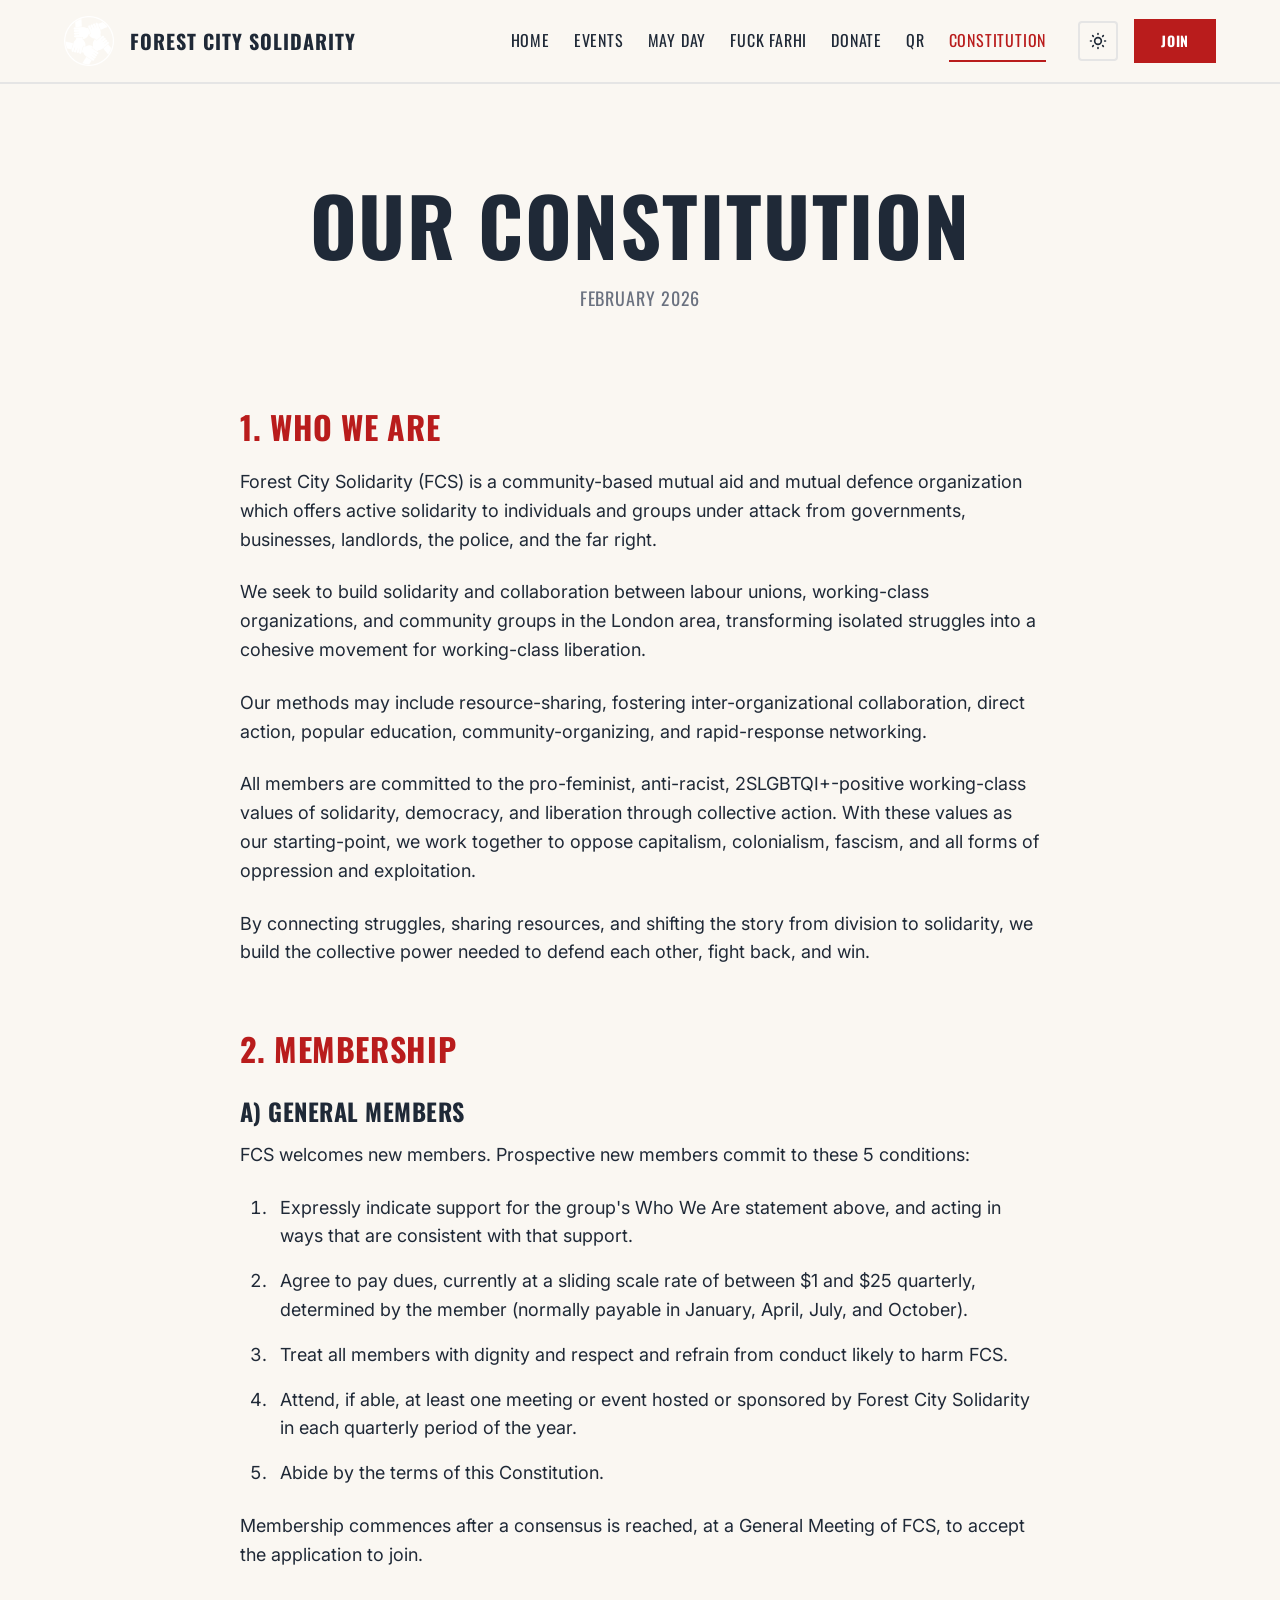
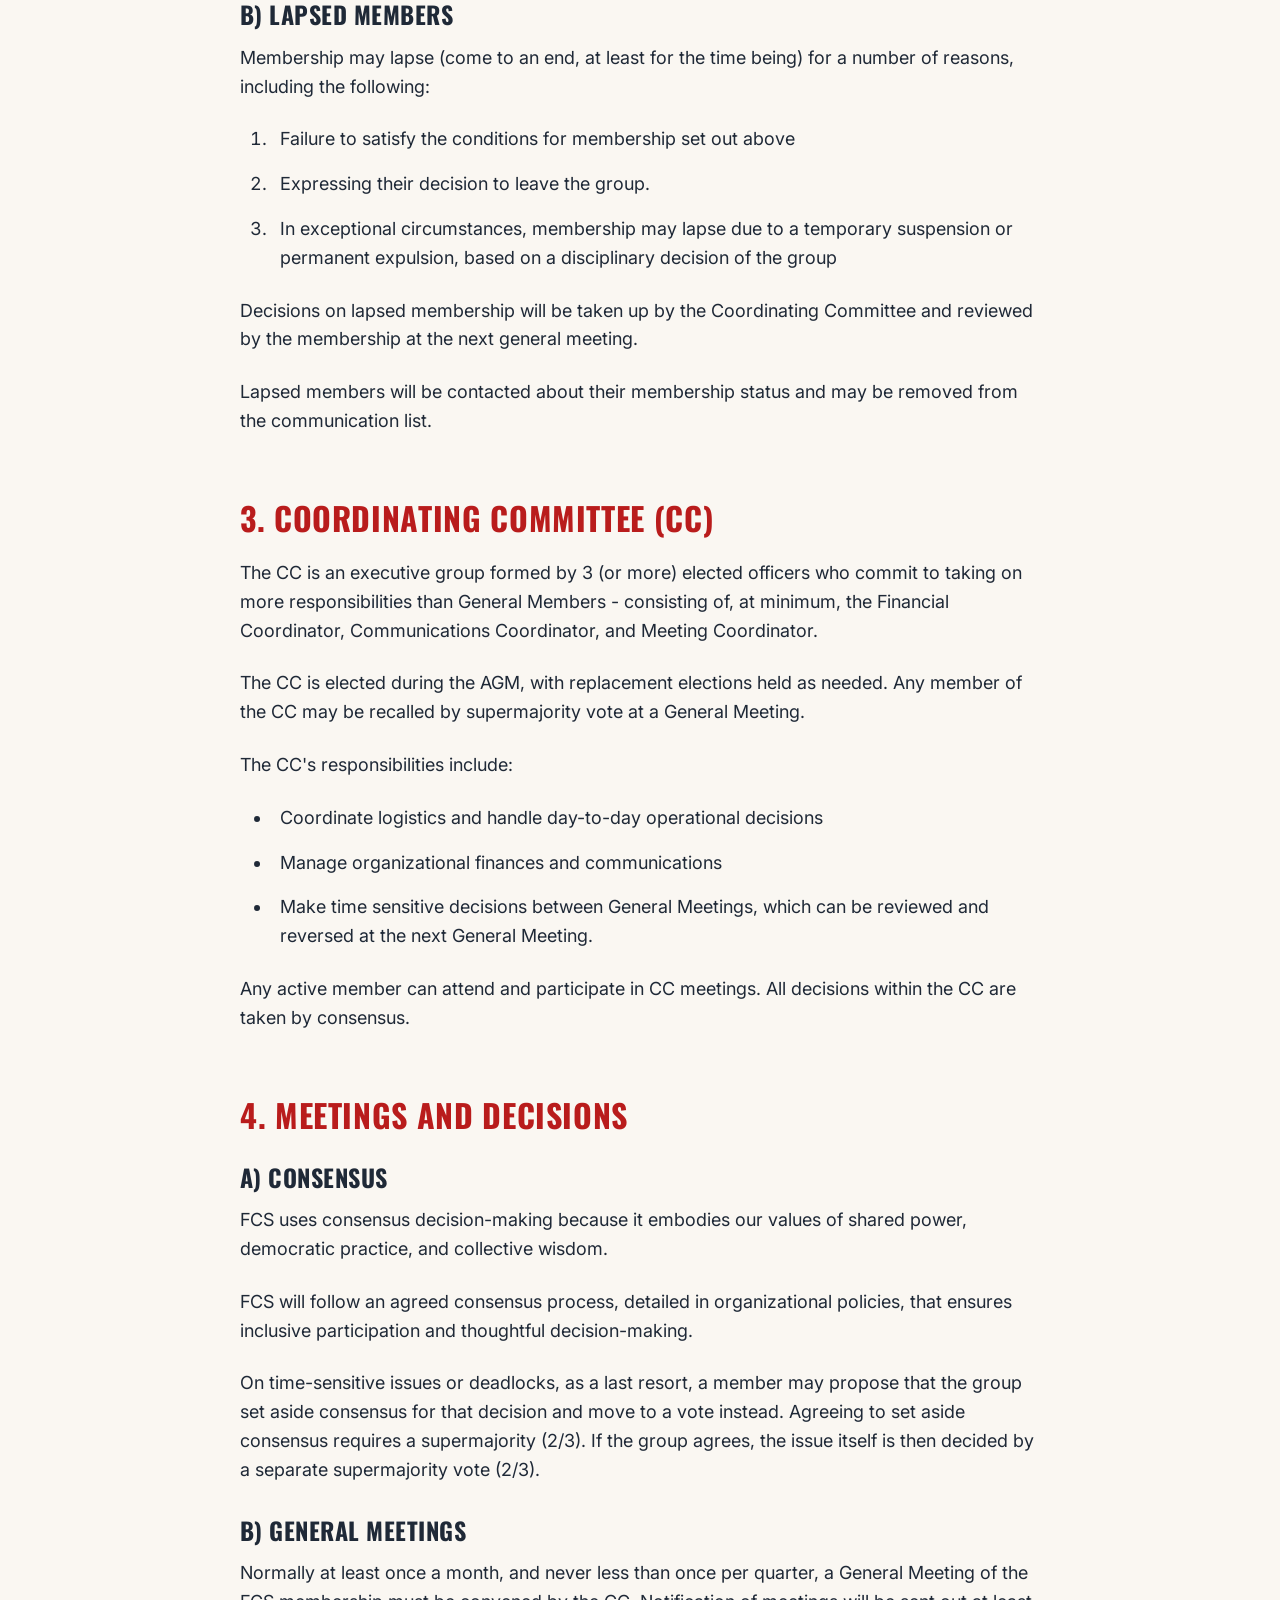
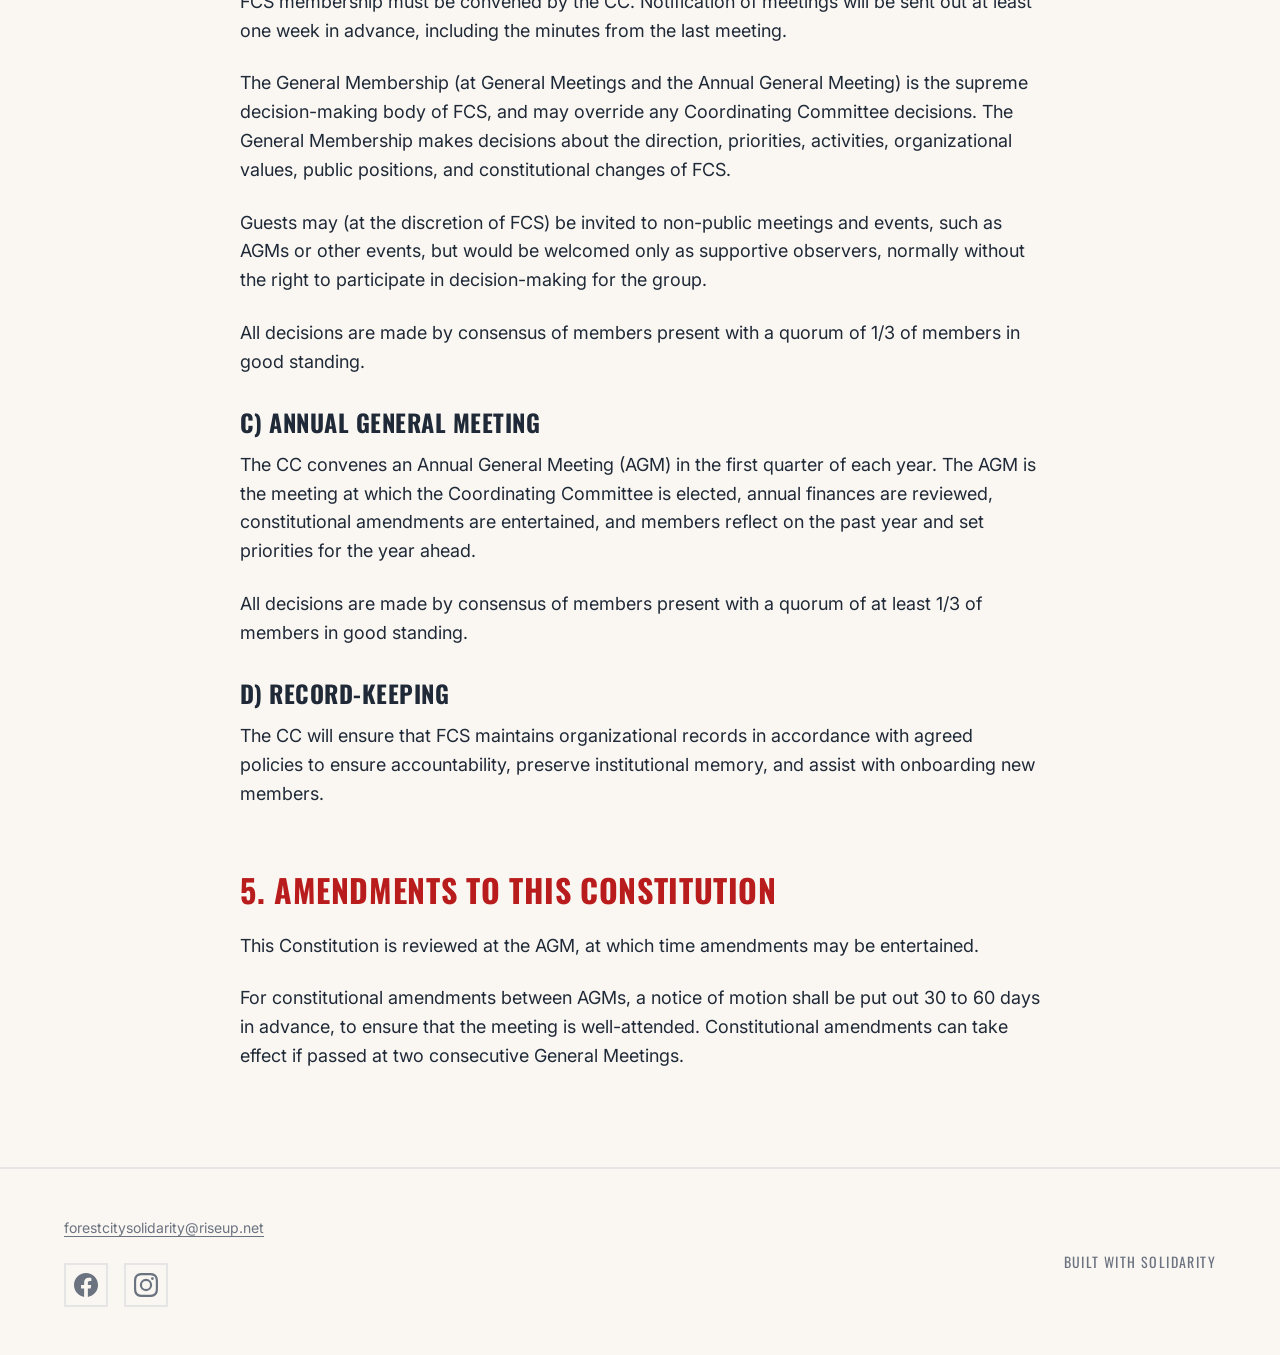
==== constitution.html @ 0727f21e "Initial import from forestcitysolidarity/site with donate page and nav updates" ====
<!DOCTYPE html>
<html lang="en">
<head>
  <meta charset="UTF-8">
  <meta name="viewport" content="width=device-width, initial-scale=1.0">
  <meta name="description" content="Forest City Solidarity Constitution - Learn how we organize and make decisions together.">
  <meta name="theme-color" content="#1A1A1A">

  <!-- Open Graph -->
  <meta property="og:title" content="Our Constitution - Forest City Solidarity">
  <meta property="og:description" content="Learn how Forest City Solidarity organizes and makes decisions together.">
  <meta property="og:type" content="website">
  <meta property="og:url" content="https://fcsolidarity.ca/constitution">

  <!-- Twitter -->
  <meta name="twitter:card" content="summary">
  <meta name="twitter:title" content="Our Constitution - Forest City Solidarity">
  <meta name="twitter:description" content="Learn how Forest City Solidarity organizes and makes decisions together.">

  <title>Constitution - Forest City Solidarity</title>

  <!-- Fonts -->
  <link rel="preconnect" href="https://fonts.googleapis.com">
  <link rel="preconnect" href="https://fonts.gstatic.com" crossorigin>
  <link href="https://fonts.googleapis.com/css2?family=Inter:wght@400;500;600;700&family=Oswald:wght@500;700&display=swap" rel="stylesheet">

  <!-- Styles -->
  <link rel="stylesheet" href="css/style.css">

  <!-- Favicon -->
  <link rel="icon" href="favicon.ico" type="image/x-icon">
</head>
<body>
  <!-- Skip Link -->
  <a href="#main" class="skip-link">Skip to main content</a>

  <!-- Header -->
  <header class="header">
    <div class="header__inner">
      <a href="/" class="header__logo">
        <img src="images/logo.png" alt="Forest City Solidarity logo" width="50" height="50">
        <span class="header__logo-text">Forest City Solidarity</span>
      </a>

      <!-- Desktop Navigation -->
      <nav class="nav" aria-label="Main navigation">
        <ul class="nav__list">
          <li><a href="/" class="nav__link">Home</a></li>
          <li><a href="events.html" class="nav__link">Events</a></li>
          <li><a href="mayday.html" class="nav__link">May Day</a></li>
          <li><a href="farhi.html" class="nav__link">Fuck Farhi</a></li>
          <li><a href="donate.html" class="nav__link">Donate</a></li>
          <li><a href="https://fcs-qr.vercel.app" class="nav__link" target="_blank" rel="noopener noreferrer">QR</a></li>
          <li><a href="constitution.html" class="nav__link nav__link--active">Constitution</a></li>
        </ul>
        <div class="nav__actions">
          <button class="theme-toggle" data-theme-toggle aria-label="Switch to light mode">
            <svg class="theme-toggle__moon" xmlns="http://www.w3.org/2000/svg" fill="none" viewBox="0 0 24 24" stroke="currentColor" aria-hidden="true">
              <path stroke-linecap="round" stroke-linejoin="round" stroke-width="2" d="M20.354 15.354A9 9 0 018.646 3.646 9.003 9.003 0 0012 21a9.003 9.003 0 008.354-5.646z"/>
            </svg>
            <svg class="theme-toggle__sun" xmlns="http://www.w3.org/2000/svg" fill="none" viewBox="0 0 24 24" stroke="currentColor" aria-hidden="true">
              <path stroke-linecap="round" stroke-linejoin="round" stroke-width="2" d="M12 3v1m0 16v1m9-9h-1M4 12H3m15.364 6.364l-.707-.707M6.343 6.343l-.707-.707m12.728 0l-.707.707M6.343 17.657l-.707.707M16 12a4 4 0 11-8 0 4 4 0 018 0z"/>
            </svg>
          </button>
          <a href="/#join" class="btn btn--primary btn--small">Join</a>
        </div>
      </nav>

      <!-- Mobile Navigation Toggle -->
      <button class="nav-toggle" data-nav-toggle aria-label="Open menu" aria-expanded="false" aria-controls="mobile-nav">
        <span class="nav-toggle__bar"></span>
        <span class="nav-toggle__bar"></span>
        <span class="nav-toggle__bar"></span>
      </button>
    </div>

    <!-- Mobile Navigation -->
    <nav class="mobile-nav" id="mobile-nav" data-mobile-nav aria-label="Mobile navigation">
      <ul class="mobile-nav__list">
        <li><a href="/" class="mobile-nav__link">Home</a></li>
        <li><a href="events.html" class="mobile-nav__link">Events</a></li>
        <li><a href="mayday.html" class="mobile-nav__link">May Day</a></li>
        <li><a href="farhi.html" class="mobile-nav__link">Fuck Farhi</a></li>
        <li><a href="donate.html" class="mobile-nav__link">Donate</a></li>
        <li><a href="https://fcs-qr.vercel.app" class="mobile-nav__link" target="_blank" rel="noopener noreferrer">QR</a></li>
        <li><a href="constitution.html" class="mobile-nav__link">Constitution</a></li>
      </ul>
      <div class="mobile-nav__actions">
        <button class="theme-toggle" data-theme-toggle aria-label="Switch to light mode">
          <svg class="theme-toggle__moon" xmlns="http://www.w3.org/2000/svg" fill="none" viewBox="0 0 24 24" stroke="currentColor" aria-hidden="true">
            <path stroke-linecap="round" stroke-linejoin="round" stroke-width="2" d="M20.354 15.354A9 9 0 018.646 3.646 9.003 9.003 0 0012 21a9.003 9.003 0 008.354-5.646z"/>
          </svg>
          <svg class="theme-toggle__sun" xmlns="http://www.w3.org/2000/svg" fill="none" viewBox="0 0 24 24" stroke="currentColor" aria-hidden="true">
            <path stroke-linecap="round" stroke-linejoin="round" stroke-width="2" d="M12 3v1m0 16v1m9-9h-1M4 12H3m15.364 6.364l-.707-.707M6.343 6.343l-.707-.707m12.728 0l-.707.707M6.343 17.657l-.707.707M16 12a4 4 0 11-8 0 4 4 0 018 0z"/>
          </svg>
        </button>
        <a href="/#join" class="btn btn--primary">Join</a>
      </div>
    </nav>
  </header>

  <!-- Main Content -->
  <main id="main">

    <section class="constitution">
      <div class="container">
        <div class="constitution__content">
          <h1>Our Constitution</h1>
          <p class="constitution__date">February 2026</p>

          <div class="constitution__body">

            <h2 class="constitution__heading">1. Who We Are</h2>
            <p>
              Forest City Solidarity (FCS) is a community-based mutual aid and mutual defence organization which offers active solidarity to individuals and groups under attack from governments, businesses, landlords, the police, and the far right.
            </p>
            <p>
              We seek to build solidarity and collaboration between labour unions, working-class organizations, and community groups in the London area, transforming isolated struggles into a cohesive movement for working-class liberation.
            </p>
            <p>
              Our methods may include resource-sharing, fostering inter-organizational collaboration, direct action, popular education, community-organizing, and rapid-response networking.
            </p>
            <p>
              All members are committed to the pro-feminist, anti-racist, 2SLGBTQI+-positive working-class values of solidarity, democracy, and liberation through collective action. With these values as our starting-point, we work together to oppose capitalism, colonialism, fascism, and all forms of oppression and exploitation.
            </p>
            <p>
              By connecting struggles, sharing resources, and shifting the story from division to solidarity, we build the collective power needed to defend each other, fight back, and win.
            </p>

            <h2 class="constitution__heading">2. Membership</h2>

            <h3 class="constitution__subheading">a) General Members</h3>
            <p>
              FCS welcomes new members. Prospective new members commit to these 5 conditions:
            </p>
            <ol class="constitution__list">
              <li>Expressly indicate support for the group's Who We Are statement above, and acting in ways that are consistent with that support.</li>
              <li>Agree to pay dues, currently at a sliding scale rate of between $1 and $25 quarterly, determined by the member (normally payable in January, April, July, and October).</li>
              <li>Treat all members with dignity and respect and refrain from conduct likely to harm FCS.</li>
              <li>Attend, if able, at least one meeting or event hosted or sponsored by Forest City Solidarity in each quarterly period of the year.</li>
              <li>Abide by the terms of this Constitution.</li>
            </ol>
            <p>
              Membership commences after a consensus is reached, at a General Meeting of FCS, to accept the application to join.
            </p>

            <h3 class="constitution__subheading">b) Lapsed Members</h3>
            <p>
              Membership may lapse (come to an end, at least for the time being) for a number of reasons, including the following:
            </p>
            <ol class="constitution__list">
              <li>Failure to satisfy the conditions for membership set out above</li>
              <li>Expressing their decision to leave the group.</li>
              <li>In exceptional circumstances, membership may lapse due to a temporary suspension or permanent expulsion, based on a disciplinary decision of the group</li>
            </ol>
            <p>
              Decisions on lapsed membership will be taken up by the Coordinating Committee and reviewed by the membership at the next general meeting.
            </p>
            <p>
              Lapsed members will be contacted about their membership status and may be removed from the communication list.
            </p>

            <h2 class="constitution__heading">3. Coordinating Committee (CC)</h2>
            <p>
              The CC is an executive group formed by 3 (or more) elected officers who commit to taking on more responsibilities than General Members - consisting of, at minimum, the Financial Coordinator, Communications Coordinator, and Meeting Coordinator.
            </p>
            <p>
              The CC is elected during the AGM, with replacement elections held as needed. Any member of the CC may be recalled by supermajority vote at a General Meeting.
            </p>
            <p>
              The CC's responsibilities include:
            </p>
            <ul class="constitution__list">
              <li>Coordinate logistics and handle day-to-day operational decisions</li>
              <li>Manage organizational finances and communications</li>
              <li>Make time sensitive decisions between General Meetings, which can be reviewed and reversed at the next General Meeting.</li>
            </ul>
            <p>
              Any active member can attend and participate in CC meetings. All decisions within the CC are taken by consensus.
            </p>

            <h2 class="constitution__heading">4. Meetings and Decisions</h2>

            <h3 class="constitution__subheading">a) Consensus</h3>
            <p>
              FCS uses consensus decision-making because it embodies our values of shared power, democratic practice, and collective wisdom.
            </p>
            <p>
              FCS will follow an agreed consensus process, detailed in organizational policies, that ensures inclusive participation and thoughtful decision-making.
            </p>
            <p>
              On time-sensitive issues or deadlocks, as a last resort, a member may propose that the group set aside consensus for that decision and move to a vote instead. Agreeing to set aside consensus requires a supermajority (2/3). If the group agrees, the issue itself is then decided by a separate supermajority vote (2/3).
            </p>

            <h3 class="constitution__subheading">b) General Meetings</h3>
            <p>
              Normally at least once a month, and never less than once per quarter, a General Meeting of the FCS membership must be convened by the CC. Notification of meetings will be sent out at least one week in advance, including the minutes from the last meeting.
            </p>
            <p>
              The General Membership (at General Meetings and the Annual General Meeting) is the supreme decision-making body of FCS, and may override any Coordinating Committee decisions. The General Membership makes decisions about the direction, priorities, activities, organizational values, public positions, and constitutional changes of FCS.
            </p>
            <p>
              Guests may (at the discretion of FCS) be invited to non-public meetings and events, such as AGMs or other events, but would be welcomed only as supportive observers, normally without the right to participate in decision-making for the group.
            </p>
            <p>
              All decisions are made by consensus of members present with a quorum of 1/3 of members in good standing.
            </p>

            <h3 class="constitution__subheading">c) Annual General Meeting</h3>
            <p>
              The CC convenes an Annual General Meeting (AGM) in the first quarter of each year. The AGM is the meeting at which the Coordinating Committee is elected, annual finances are reviewed, constitutional amendments are entertained, and members reflect on the past year and set priorities for the year ahead.
            </p>
            <p>
              All decisions are made by consensus of members present with a quorum of at least 1/3 of members in good standing.
            </p>

            <h3 class="constitution__subheading">d) Record-Keeping</h3>
            <p>
              The CC will ensure that FCS maintains organizational records in accordance with agreed policies to ensure accountability, preserve institutional memory, and assist with onboarding new members.
            </p>

            <h2 class="constitution__heading">5. Amendments to this Constitution</h2>
            <p>
              This Constitution is reviewed at the AGM, at which time amendments may be entertained.
            </p>
            <p>
              For constitutional amendments between AGMs, a notice of motion shall be put out 30 to 60 days in advance, to ensure that the meeting is well-attended. Constitutional amendments can take effect if passed at two consecutive General Meetings.
            </p>

          </div>
        </div>
      </div>
    </section>

  </main>

  <!-- Footer -->
  <footer class="footer">
    <div class="container">
      <div class="footer__inner">
        <div class="footer__info">
          <p><a href="mailto:forestcitysolidarity@riseup.net">forestcitysolidarity@riseup.net</a></p>
          <div class="social-links" style="margin-top: 0.5rem;">
            <a href="https://facebook.com/forestcitysolidarity" class="social-link" aria-label="Facebook" target="_blank" rel="noopener noreferrer">
              <svg xmlns="http://www.w3.org/2000/svg" viewBox="0 0 24 24" fill="currentColor" aria-hidden="true">
                <path d="M24 12.073c0-6.627-5.373-12-12-12s-12 5.373-12 12c0 5.99 4.388 10.954 10.125 11.854v-8.385H7.078v-3.47h3.047V9.43c0-3.007 1.792-4.669 4.533-4.669 1.312 0 2.686.235 2.686.235v2.953H15.83c-1.491 0-1.956.925-1.956 1.874v2.25h3.328l-.532 3.47h-2.796v8.385C19.612 23.027 24 18.062 24 12.073z"/>
              </svg>
            </a>
            <a href="https://instagram.com/forestcitysolidarity" class="social-link" aria-label="Instagram" target="_blank" rel="noopener noreferrer">
              <svg xmlns="http://www.w3.org/2000/svg" viewBox="0 0 24 24" fill="currentColor" aria-hidden="true">
                <path d="M12 2.163c3.204 0 3.584.012 4.85.07 3.252.148 4.771 1.691 4.919 4.919.058 1.265.069 1.645.069 4.849 0 3.205-.012 3.584-.069 4.849-.149 3.225-1.664 4.771-4.919 4.919-1.266.058-1.644.07-4.85.07-3.204 0-3.584-.012-4.849-.07-3.26-.149-4.771-1.699-4.919-4.92-.058-1.265-.07-1.644-.07-4.849 0-3.204.013-3.583.07-4.849.149-3.227 1.664-4.771 4.919-4.919 1.266-.057 1.645-.069 4.849-.069zM12 0C8.741 0 8.333.014 7.053.072 2.695.272.273 2.69.073 7.052.014 8.333 0 8.741 0 12c0 3.259.014 3.668.072 4.948.2 4.358 2.618 6.78 6.98 6.98C8.333 23.986 8.741 24 12 24c3.259 0 3.668-.014 4.948-.072 4.354-.2 6.782-2.618 6.979-6.98.059-1.28.073-1.689.073-4.948 0-3.259-.014-3.667-.072-4.947-.196-4.354-2.617-6.78-6.979-6.98C15.668.014 15.259 0 12 0zm0 5.838a6.162 6.162 0 100 12.324 6.162 6.162 0 000-12.324zM12 16a4 4 0 110-8 4 4 0 010 8zm6.406-11.845a1.44 1.44 0 100 2.881 1.44 1.44 0 000-2.881z"/>
              </svg>
            </a>
          </div>
        </div>
        <p class="footer__tagline">Built with solidarity</p>
      </div>
    </div>
  </footer>

  <!-- Scripts -->
  <script src="js/main.js"></script>
</body>
</html>
---- css/style.css ----
/* ==========================================================================
   Forest City Solidarity - Main Stylesheet
   Dark mode default, Soviet poster boldness + anarchist DIY energy
   ========================================================================== */

/* --------------------------------------------------------------------------
   CSS Custom Properties (Design Tokens)
   -------------------------------------------------------------------------- */

:root {
  /* Dark mode (default) */
  --bg: #1A1A1A;
  --bg-elevated: #252525;
  --text: #FAF7F2;
  --text-muted: #A8A29E;
  --accent-red: #B91C1C;
  --accent-red-hover: #991B1B;
  --accent-green: #166534;
  --accent-green-hover: #14532D;
  --border: #333333;

  /* Typography */
  --font-headline: 'Oswald', 'Arial Narrow', sans-serif;
  --font-body: 'Inter', -apple-system, BlinkMacSystemFont, 'Segoe UI', sans-serif;

  /* Spacing */
  --space-xs: 0.5rem;
  --space-sm: 1rem;
  --space-md: 1.5rem;
  --space-lg: 2rem;
  --space-xl: 3rem;
  --space-2xl: 4rem;
  --space-3xl: 6rem;

  /* Layout */
  --max-width: 1200px;
  --content-width: 800px;

  /* Transitions */
  --transition: 0.2s ease;
}

[data-theme="light"] {
  --bg: #FAF7F2;
  --bg-elevated: #FFFFFF;
  --text: #1F2937;
  --text-muted: #6B7280;
  --border: #E5E5E5;
}

/* --------------------------------------------------------------------------
   Reset & Base Styles
   -------------------------------------------------------------------------- */

*, *::before, *::after {
  box-sizing: border-box;
  margin: 0;
  padding: 0;
}

html {
  scroll-behavior: smooth;
  font-size: 16px;
}

body {
  font-family: var(--font-body);
  font-size: 1.125rem;
  line-height: 1.6;
  color: var(--text);
  background-color: var(--bg);
  transition: background-color var(--transition), color var(--transition);
  -webkit-font-smoothing: antialiased;
  -moz-osx-font-smoothing: grayscale;
}

/* Skip link for accessibility */
.skip-link {
  position: absolute;
  top: -100%;
  left: 50%;
  transform: translateX(-50%);
  background: var(--accent-red);
  color: var(--text);
  padding: var(--space-sm) var(--space-md);
  z-index: 1000;
  text-decoration: none;
  font-weight: 600;
}

.skip-link:focus {
  top: var(--space-sm);
}

/* --------------------------------------------------------------------------
   Typography
   -------------------------------------------------------------------------- */

h1, h2, h3, h4, h5, h6 {
  font-family: var(--font-headline);
  font-weight: 700;
  line-height: 1.1;
  text-transform: uppercase;
  letter-spacing: 0.02em;
}

h1 {
  font-size: clamp(2.5rem, 8vw, 5rem);
}

h2 {
  font-size: clamp(2rem, 5vw, 3.5rem);
  margin-bottom: var(--space-lg);
}

h3 {
  font-size: clamp(1.5rem, 3vw, 2rem);
  margin-bottom: var(--space-sm);
}

p {
  margin-bottom: var(--space-md);
}

p:last-child {
  margin-bottom: 0;
}

a {
  color: var(--accent-red);
  text-decoration: underline;
  text-underline-offset: 3px;
  transition: color var(--transition);
}

a:hover,
a:focus {
  color: var(--accent-red-hover);
}

strong {
  font-weight: 700;
}

/* --------------------------------------------------------------------------
   Layout Components
   -------------------------------------------------------------------------- */

.container {
  width: 100%;
  max-width: var(--max-width);
  margin: 0 auto;
  padding: 0 var(--space-md);
}

.container--narrow {
  max-width: var(--content-width);
}

section {
  padding: var(--space-3xl) 0;
}

/* --------------------------------------------------------------------------
   Header & Navigation
   -------------------------------------------------------------------------- */

.header {
  position: sticky;
  top: 0;
  z-index: 100;
  background-color: var(--bg);
  border-bottom: 2px solid var(--border);
  transition: background-color var(--transition);
}

.header__inner {
  display: flex;
  align-items: center;
  justify-content: space-between;
  padding: var(--space-sm) var(--space-md);
  max-width: var(--max-width);
  margin: 0 auto;
}

.header__logo {
  display: flex;
  align-items: center;
  gap: var(--space-sm);
  text-decoration: none;
  color: var(--text);
}

.header__logo img {
  height: 50px;
  width: auto;
}

.header__logo-text {
  font-family: var(--font-headline);
  font-size: 0.875rem;
  font-weight: 700;
  text-transform: uppercase;
  letter-spacing: 0.05em;
}

@media (min-width: 768px) {
  .header__logo-text {
    font-size: 1.25rem;
  }
}

/* Desktop Navigation */
.nav {
  display: none;
}

@media (min-width: 768px) {
  .nav {
    display: flex;
    align-items: center;
    gap: var(--space-lg);
  }
}

.nav__list {
  display: flex;
  list-style: none;
  gap: var(--space-md);
}

.nav__link {
  font-family: var(--font-headline);
  font-size: 1rem;
  text-transform: uppercase;
  letter-spacing: 0.05em;
  text-decoration: none;
  color: var(--text);
  padding: var(--space-xs) 0;
  border-bottom: 2px solid transparent;
  transition: border-color var(--transition), color var(--transition);
}

.nav__link:hover,
.nav__link:focus,
.nav__link--active {
  color: var(--accent-red);
  border-bottom-color: var(--accent-red);
}

.nav__actions {
  display: flex;
  align-items: center;
  gap: var(--space-sm);
}

/* Mobile Navigation Toggle */
.nav-toggle {
  display: flex;
  flex-direction: column;
  justify-content: center;
  gap: 5px;
  width: 30px;
  height: 30px;
  background: none;
  border: none;
  cursor: pointer;
  padding: 0;
}

@media (min-width: 768px) {
  .nav-toggle {
    display: none;
  }
}

.nav-toggle__bar {
  width: 100%;
  height: 3px;
  background-color: var(--text);
  transition: transform var(--transition), opacity var(--transition);
}

.nav-toggle[aria-expanded="true"] .nav-toggle__bar:nth-child(1) {
  transform: translateY(8px) rotate(45deg);
}

.nav-toggle[aria-expanded="true"] .nav-toggle__bar:nth-child(2) {
  opacity: 0;
}

.nav-toggle[aria-expanded="true"] .nav-toggle__bar:nth-child(3) {
  transform: translateY(-8px) rotate(-45deg);
}

/* Mobile Navigation Menu */
.mobile-nav {
  display: none;
  position: fixed;
  top: 68px;
  left: 0;
  right: 0;
  bottom: 0;
  background-color: var(--bg);
  padding: var(--space-lg);
  z-index: 99;
}

.mobile-nav.is-open {
  display: block;
}

@media (min-width: 768px) {
  .mobile-nav {
    display: none !important;
  }
}

.mobile-nav__list {
  list-style: none;
  display: flex;
  flex-direction: column;
  gap: var(--space-md);
}

.mobile-nav__link {
  font-family: var(--font-headline);
  font-size: 1.5rem;
  text-transform: uppercase;
  text-decoration: none;
  color: var(--text);
  display: block;
  padding: var(--space-sm) 0;
  border-bottom: 1px solid var(--border);
}

.mobile-nav__link:hover,
.mobile-nav__link:focus {
  color: var(--accent-red);
}

.mobile-nav__actions {
  margin-top: var(--space-lg);
  display: flex;
  flex-direction: column;
  gap: var(--space-sm);
}

/* Theme Toggle */
.theme-toggle {
  background: none;
  border: 2px solid var(--border);
  border-radius: 4px;
  padding: var(--space-xs);
  cursor: pointer;
  display: flex;
  align-items: center;
  justify-content: center;
  width: 40px;
  height: 40px;
  color: var(--text);
  transition: border-color var(--transition), color var(--transition);
}

.theme-toggle:hover,
.theme-toggle:focus {
  border-color: var(--accent-red);
  color: var(--accent-red);
}

.theme-toggle svg {
  width: 20px;
  height: 20px;
}

.theme-toggle__sun {
  display: none;
}

.theme-toggle__moon {
  display: block;
}

[data-theme="light"] .theme-toggle__sun {
  display: block;
}

[data-theme="light"] .theme-toggle__moon {
  display: none;
}

/* --------------------------------------------------------------------------
   Buttons
   -------------------------------------------------------------------------- */

.btn {
  display: inline-flex;
  align-items: center;
  justify-content: center;
  gap: var(--space-xs);
  font-family: var(--font-headline);
  font-size: 1rem;
  font-weight: 700;
  text-transform: uppercase;
  letter-spacing: 0.05em;
  text-decoration: none;
  padding: var(--space-sm) var(--space-lg);
  border: 3px solid transparent;
  cursor: pointer;
  transition: all var(--transition);
}

.btn--primary {
  background-color: var(--accent-red);
  color: #FFFFFF;
  border-color: var(--accent-red);
}

.btn--primary:hover,
.btn--primary:focus {
  background-color: var(--accent-red-hover);
  border-color: var(--accent-red-hover);
  color: #FFFFFF;
}

.btn--secondary {
  background-color: transparent;
  color: var(--text);
  border-color: var(--text);
}

.btn--secondary:hover,
.btn--secondary:focus {
  background-color: var(--text);
  color: var(--bg);
}

.btn--large {
  font-size: 1.25rem;
  padding: var(--space-md) var(--space-xl);
}

.btn--small {
  font-size: 0.875rem;
  padding: var(--space-xs) var(--space-md);
}

/* --------------------------------------------------------------------------
   Hero Section
   -------------------------------------------------------------------------- */

.hero {
  min-height: 80vh;
  display: flex;
  align-items: center;
  padding: var(--space-3xl) 0;
  position: relative;
  overflow: hidden;
}

.hero::before {
  content: '';
  position: absolute;
  top: 0;
  left: 0;
  right: 0;
  bottom: 0;
  background: linear-gradient(135deg, var(--accent-red) 0%, transparent 50%);
  opacity: 0.05;
  pointer-events: none;
}

.hero__content {
  max-width: var(--content-width);
  position: relative;
  z-index: 1;
}

.hero__logo {
  width: 150px;
  height: auto;
  margin-bottom: var(--space-lg);
}

@media (min-width: 768px) {
  .hero__logo {
    width: 200px;
  }
}

.hero__tagline {
  font-family: var(--font-headline);
  font-size: clamp(1.25rem, 3vw, 1.75rem);
  text-transform: uppercase;
  letter-spacing: 0.1em;
  color: var(--accent-red);
  margin-bottom: var(--space-md);
}

.hero__title {
  margin-bottom: var(--space-md);
}

.hero__description {
  font-size: 1.25rem;
  color: var(--text-muted);
  max-width: 600px;
  margin-bottom: var(--space-lg);
}

.hero__actions {
  display: flex;
  flex-wrap: wrap;
  gap: var(--space-sm);
}

/* --------------------------------------------------------------------------
   Event Banner
   -------------------------------------------------------------------------- */

.event-banner {
  background-color: var(--color-accent);
  color: white;
  padding: var(--space-lg) 0;
}

.event-banner--featured {
  background: linear-gradient(135deg, var(--accent-red) 0%, #991b1b 100%);
  padding: var(--space-xl) 0;
  border-bottom: 4px solid rgba(0, 0, 0, 0.2);
}

.event-banner__label {
  display: inline-block;
  background-color: rgba(255, 255, 255, 0.2);
  padding: var(--space-xs) var(--space-sm);
  font-family: var(--font-heading);
  font-size: 0.75rem;
  font-weight: 700;
  text-transform: uppercase;
  letter-spacing: 0.1em;
  margin-bottom: var(--space-sm);
}

.event-banner__content {
  display: flex;
  flex-wrap: wrap;
  align-items: center;
  justify-content: space-between;
  gap: var(--space-md);
}

.event-banner__title {
  font-family: var(--font-heading);
  font-size: var(--text-xl);
  font-weight: 700;
  margin-bottom: var(--space-xs);
}

.event-banner__description {
  opacity: 0.9;
}

/* --------------------------------------------------------------------------
   What We Do Section (Pillars)
   -------------------------------------------------------------------------- */

.pillars {
  background-color: var(--bg-elevated);
}

.pillars__grid {
  display: grid;
  grid-template-columns: 1fr;
  gap: var(--space-lg);
}

@media (min-width: 640px) {
  .pillars__grid {
    grid-template-columns: repeat(2, 1fr);
  }
}

@media (min-width: 1024px) {
  .pillars__grid {
    grid-template-columns: repeat(4, 1fr);
  }
}

.pillar {
  padding: var(--space-lg);
  border: 2px solid var(--border);
  transition: border-color var(--transition), transform var(--transition);
}

.pillar:hover {
  border-color: var(--accent-red);
  transform: translateY(-4px);
}

.pillar__icon {
  width: 48px;
  height: 48px;
  margin-bottom: var(--space-md);
  color: var(--accent-red);
}

.pillar__title {
  font-size: 1.25rem;
  margin-bottom: var(--space-sm);
}

.pillar__description {
  color: var(--text-muted);
  font-size: 1rem;
}

/* --------------------------------------------------------------------------
   Values Section
   -------------------------------------------------------------------------- */

.values {
  text-align: center;
}

.values__list {
  display: flex;
  flex-wrap: wrap;
  justify-content: center;
  gap: var(--space-sm);
  margin-bottom: var(--space-lg);
  list-style: none;
}

.values__item {
  font-family: var(--font-headline);
  font-size: 1rem;
  text-transform: uppercase;
  letter-spacing: 0.05em;
  padding: var(--space-xs) var(--space-md);
  border: 2px solid var(--accent-green);
  color: var(--accent-green);
}

.values__statement {
  font-size: 1.5rem;
  font-style: italic;
  max-width: 600px;
  margin: 0 auto;
}

/* --------------------------------------------------------------------------
   Join Section
   -------------------------------------------------------------------------- */

.join {
  background-color: var(--bg-elevated);
}

.join__grid {
  display: grid;
  grid-template-columns: 1fr;
  gap: var(--space-xl);
}

@media (min-width: 768px) {
  .join__grid {
    grid-template-columns: 1fr 1fr;
    align-items: start;
  }
}

.join__form-wrapper {
  padding: var(--space-lg);
  border: 2px solid var(--border);
}

.join__form-title {
  font-size: 1.5rem;
  margin-bottom: var(--space-md);
}

/* Form Styles */
.form__group {
  margin-bottom: var(--space-md);
}

.form__label {
  display: block;
  font-family: var(--font-headline);
  font-size: 0.875rem;
  text-transform: uppercase;
  letter-spacing: 0.05em;
  margin-bottom: var(--space-xs);
}

.form__input {
  width: 100%;
  padding: var(--space-sm);
  font-family: var(--font-body);
  font-size: 1rem;
  background-color: var(--bg);
  border: 2px solid var(--border);
  color: var(--text);
  transition: border-color var(--transition);
}

.form__input:focus {
  outline: none;
  border-color: var(--accent-red);
}

.form__input::placeholder {
  color: var(--text-muted);
}

.join__info h3 {
  margin-bottom: var(--space-sm);
}

.join__info p {
  color: var(--text-muted);
}

.join__social {
  margin-top: var(--space-lg);
}

.social-links {
  display: flex;
  gap: var(--space-sm);
  margin-top: var(--space-sm);
}

.social-link {
  display: flex;
  align-items: center;
  justify-content: center;
  width: 44px;
  height: 44px;
  border: 2px solid var(--border);
  color: var(--text);
  text-decoration: none;
  transition: all var(--transition);
}

.social-link:hover,
.social-link:focus {
  border-color: var(--accent-red);
  color: var(--accent-red);
}

.social-link svg {
  width: 24px;
  height: 24px;
}

/* --------------------------------------------------------------------------
   Footer
   -------------------------------------------------------------------------- */

.footer {
  border-top: 2px solid var(--border);
  padding: var(--space-xl) 0;
}

.footer__inner {
  display: flex;
  flex-direction: column;
  gap: var(--space-md);
  align-items: center;
  text-align: center;
}

@media (min-width: 768px) {
  .footer__inner {
    flex-direction: row;
    justify-content: space-between;
    text-align: left;
  }
}

.footer__info {
  color: var(--text-muted);
  font-size: 0.875rem;
}

.footer__info a {
  color: var(--text-muted);
}

.footer__info a:hover {
  color: var(--accent-red);
}

.footer__tagline {
  font-family: var(--font-headline);
  text-transform: uppercase;
  letter-spacing: 0.1em;
  font-size: 0.875rem;
  color: var(--text-muted);
}

/* --------------------------------------------------------------------------
   Campaign Page Styles (Farhi)
   -------------------------------------------------------------------------- */

.campaign-hero {
  min-height: 60vh;
  display: flex;
  align-items: center;
  text-align: center;
  background: linear-gradient(135deg, var(--accent-red) 0%, #7F1D1D 100%);
  color: #FFFFFF;
}

.campaign-hero h1 {
  font-size: clamp(4rem, 15vw, 10rem);
  line-height: 0.9;
  margin-bottom: var(--space-md);
}

.campaign-hero__subtitle {
  font-size: clamp(1.25rem, 3vw, 1.75rem);
  max-width: 600px;
  margin: 0 auto;
  opacity: 0.9;
}

/* Protest Details Section */
.protest-details {
  background-color: var(--bg);
  padding: var(--space-xl) 0;
  border-bottom: 2px solid var(--border);
}

.protest-details__content {
  text-align: center;
}

.protest-details__date {
  font-family: var(--font-headline);
  font-size: clamp(1.25rem, 3vw, 1.75rem);
  text-transform: uppercase;
  letter-spacing: 0.05em;
  color: var(--text);
  margin-bottom: var(--space-xs);
}

.protest-details__location {
  font-family: var(--font-headline);
  font-size: clamp(1.5rem, 4vw, 2.5rem);
  text-transform: uppercase;
  letter-spacing: 0.05em;
  color: var(--accent-red);
  margin-bottom: var(--space-md);
}

/* Events Page Styles */

.featured-event {
  padding: var(--space-xl) 0;
  background-color: var(--bg);
}

.event-card {
  display: flex;
  gap: var(--space-lg);
  padding: var(--space-lg);
  background-color: var(--bg-elevated);
  border: 2px solid var(--border);
  margin-top: var(--space-lg);
}

.event-card--featured {
  border-color: var(--accent-red);
  flex-direction: column;
}

@media (min-width: 640px) {
  .event-card--featured {
    flex-direction: row;
    align-items: flex-start;
  }
}

.event-card__date {
  display: flex;
  flex-direction: column;
  align-items: center;
  justify-content: center;
  min-width: 80px;
  padding: var(--space-md);
  background-color: var(--accent-red);
  color: white;
}

.event-card__day {
  font-family: var(--font-heading);
  font-size: 2rem;
  font-weight: 700;
  line-height: 1;
}

.event-card__month {
  font-family: var(--font-heading);
  font-size: 0.875rem;
  font-weight: 500;
  text-transform: uppercase;
  letter-spacing: 0.1em;
}

.event-card__content {
  flex: 1;
}

.event-card__title {
  font-family: var(--font-heading);
  font-size: var(--text-xl);
  font-weight: 700;
  margin-bottom: var(--space-xs);
}

.event-card__time,
.event-card__location {
  color: var(--text-muted);
  margin-bottom: var(--space-xs);
}

.event-card__description {
  margin: var(--space-md) 0;
}

.event-card__actions {
  display: flex;
  flex-wrap: wrap;
  gap: var(--space-sm);
}

.fce-events {
  padding: var(--space-xl) 0;
  background-color: var(--bg-elevated);
}

.calendar-section {
  padding: var(--space-xl) 0;
  background-color: var(--bg);
}

.calendar-embed {
  margin-top: var(--space-lg);
  border: 2px solid var(--border);
}

/* Stats Section */
.stats {
  background-color: var(--bg-elevated);
}

.stats__grid {
  display: grid;
  grid-template-columns: 1fr;
  gap: var(--space-md);
}

@media (min-width: 640px) {
  .stats__grid {
    grid-template-columns: repeat(2, 1fr);
  }
}

@media (min-width: 1024px) {
  .stats__grid {
    grid-template-columns: repeat(4, 1fr);
  }
}

.stat {
  padding: var(--space-lg);
  border: 2px solid var(--border);
  text-align: center;
}

.stat__number {
  font-family: var(--font-headline);
  font-size: clamp(2.5rem, 5vw, 4rem);
  font-weight: 700;
  color: var(--accent-red);
  line-height: 1;
  margin-bottom: var(--space-xs);
}

.stat__label {
  font-size: 0.875rem;
  color: var(--text-muted);
  text-transform: uppercase;
  letter-spacing: 0.05em;
}

.stats__description {
  margin-top: var(--space-xl);
  max-width: var(--content-width);
  margin-left: auto;
  margin-right: auto;
  text-align: center;
  font-size: 1.25rem;
  color: var(--text-muted);
}

/* Demand Section */
.demand {
  text-align: center;
}

.demand__content {
  max-width: var(--content-width);
  margin: 0 auto;
}

.demand__title {
  color: var(--accent-red);
}

.demand__description {
  font-size: 1.25rem;
  margin-bottom: var(--space-lg);
}

.demand__quote {
  font-size: 1.5rem;
  font-style: italic;
  padding: var(--space-lg);
  border-left: 4px solid var(--accent-red);
  background-color: var(--bg-elevated);
  text-align: left;
  margin: var(--space-xl) 0;
}

/* Action Section */
.action {
  background-color: var(--bg-elevated);
}

.action__card {
  max-width: var(--content-width);
  margin: 0 auto var(--space-xl);
  padding: var(--space-xl);
  border: 3px solid var(--accent-red);
  text-align: center;
}

.action__date {
  font-family: var(--font-headline);
  font-size: 1.5rem;
  text-transform: uppercase;
  color: var(--accent-red);
  margin-bottom: var(--space-sm);
}

.action__location {
  font-size: 1.25rem;
  margin-bottom: var(--space-xs);
}

.action__time {
  color: var(--text-muted);
  margin-bottom: var(--space-md);
}

.action__description {
  margin-bottom: var(--space-lg);
}

/* RSVP Form */
.rsvp {
  max-width: var(--content-width);
  margin: 0 auto;
}

.rsvp__title {
  text-align: center;
  margin-bottom: var(--space-lg);
}

/* Shareable Graphics Section */
.graphics {
  text-align: center;
}

.graphics__grid {
  display: grid;
  grid-template-columns: repeat(auto-fit, minmax(250px, 1fr));
  gap: var(--space-md);
  margin-top: var(--space-lg);
}

.graphic-card {
  border: 2px solid var(--border);
  overflow: hidden;
}

.graphic-card__image {
  width: 100%;
  aspect-ratio: 1;
  background-color: var(--bg-elevated);
  display: flex;
  align-items: center;
  justify-content: center;
  color: var(--text-muted);
  font-size: 0.875rem;
  overflow: hidden;
}

.graphic-card__image img {
  width: 100%;
  height: 100%;
  object-fit: cover;
}

.graphic-card__actions {
  display: flex;
  border-top: 2px solid var(--border);
}

.graphic-card__btn {
  flex: 1;
  padding: var(--space-sm);
  font-family: var(--font-headline);
  font-size: 0.875rem;
  text-transform: uppercase;
  text-decoration: none;
  text-align: center;
  color: var(--text);
  background: none;
  border: none;
  cursor: pointer;
  transition: all var(--transition);
}

.graphic-card__btn:hover {
  background-color: var(--accent-red);
  color: #FFFFFF;
}

.graphic-card__btn + .graphic-card__btn {
  border-left: 2px solid var(--border);
}

/* Bottom CTA */
.bottom-cta {
  text-align: center;
  padding: var(--space-3xl) 0;
}

.bottom-cta p {
  font-size: 1.25rem;
  margin-bottom: var(--space-lg);
}

/* --------------------------------------------------------------------------
   Constitution Page
   -------------------------------------------------------------------------- */

.constitution {
  padding: var(--space-3xl) 0;
}

.constitution__content {
  max-width: var(--content-width);
  margin: 0 auto;
}

.constitution__content h1 {
  text-align: center;
  margin-bottom: var(--space-sm);
}

.constitution__date {
  text-align: center;
  font-family: var(--font-headline);
  font-size: 1.125rem;
  text-transform: uppercase;
  letter-spacing: 0.05em;
  color: var(--text-muted);
  margin-bottom: var(--space-3xl);
}

.constitution__body {
  text-align: left;
}

.constitution__heading {
  font-size: clamp(1.5rem, 3vw, 2rem);
  margin-top: var(--space-2xl);
  margin-bottom: var(--space-md);
  color: var(--accent-red);
}

.constitution__body > .constitution__heading:first-child {
  margin-top: 0;
}

.constitution__subheading {
  font-size: clamp(1.25rem, 2.5vw, 1.5rem);
  margin-top: var(--space-lg);
  margin-bottom: var(--space-sm);
}

.constitution__list {
  margin-left: var(--space-lg);
  margin-bottom: var(--space-md);
}

.constitution__list li {
  margin-bottom: var(--space-sm);
  padding-left: var(--space-xs);
}

/* Campaign Update Section (Farhi) */
.campaign-update {
  background-color: var(--bg-elevated);
  padding: var(--space-3xl) 0;
  border-bottom: 2px solid var(--border);
}

.campaign-update__content {
  max-width: var(--content-width);
  margin: 0 auto;
  text-align: center;
}

.campaign-update__content h2 {
  color: var(--accent-red);
  margin-bottom: var(--space-lg);
}

.campaign-update__content p {
  font-size: 1.125rem;
  color: var(--text-muted);
  margin-bottom: var(--space-md);
}

/* --------------------------------------------------------------------------
   Utility Classes
   -------------------------------------------------------------------------- */

.sr-only {
  position: absolute;
  width: 1px;
  height: 1px;
  padding: 0;
  margin: -1px;
  overflow: hidden;
  clip: rect(0, 0, 0, 0);
  white-space: nowrap;
  border: 0;
}

.text-center {
  text-align: center;
}

.text-muted {
  color: var(--text-muted);
}

.mt-lg {
  margin-top: var(--space-lg);
}

.mb-lg {
  margin-bottom: var(--space-lg);
}

/* Focus styles for accessibility */
:focus-visible {
  outline: 3px solid var(--accent-red);
  outline-offset: 2px;
}

/* Reduced motion preference */
@media (prefers-reduced-motion: reduce) {
  *,
  *::before,
  *::after {
    animation-duration: 0.01ms !important;
    animation-iteration-count: 1 !important;
    transition-duration: 0.01ms !important;
  }

  html {
    scroll-behavior: auto;
  }
}
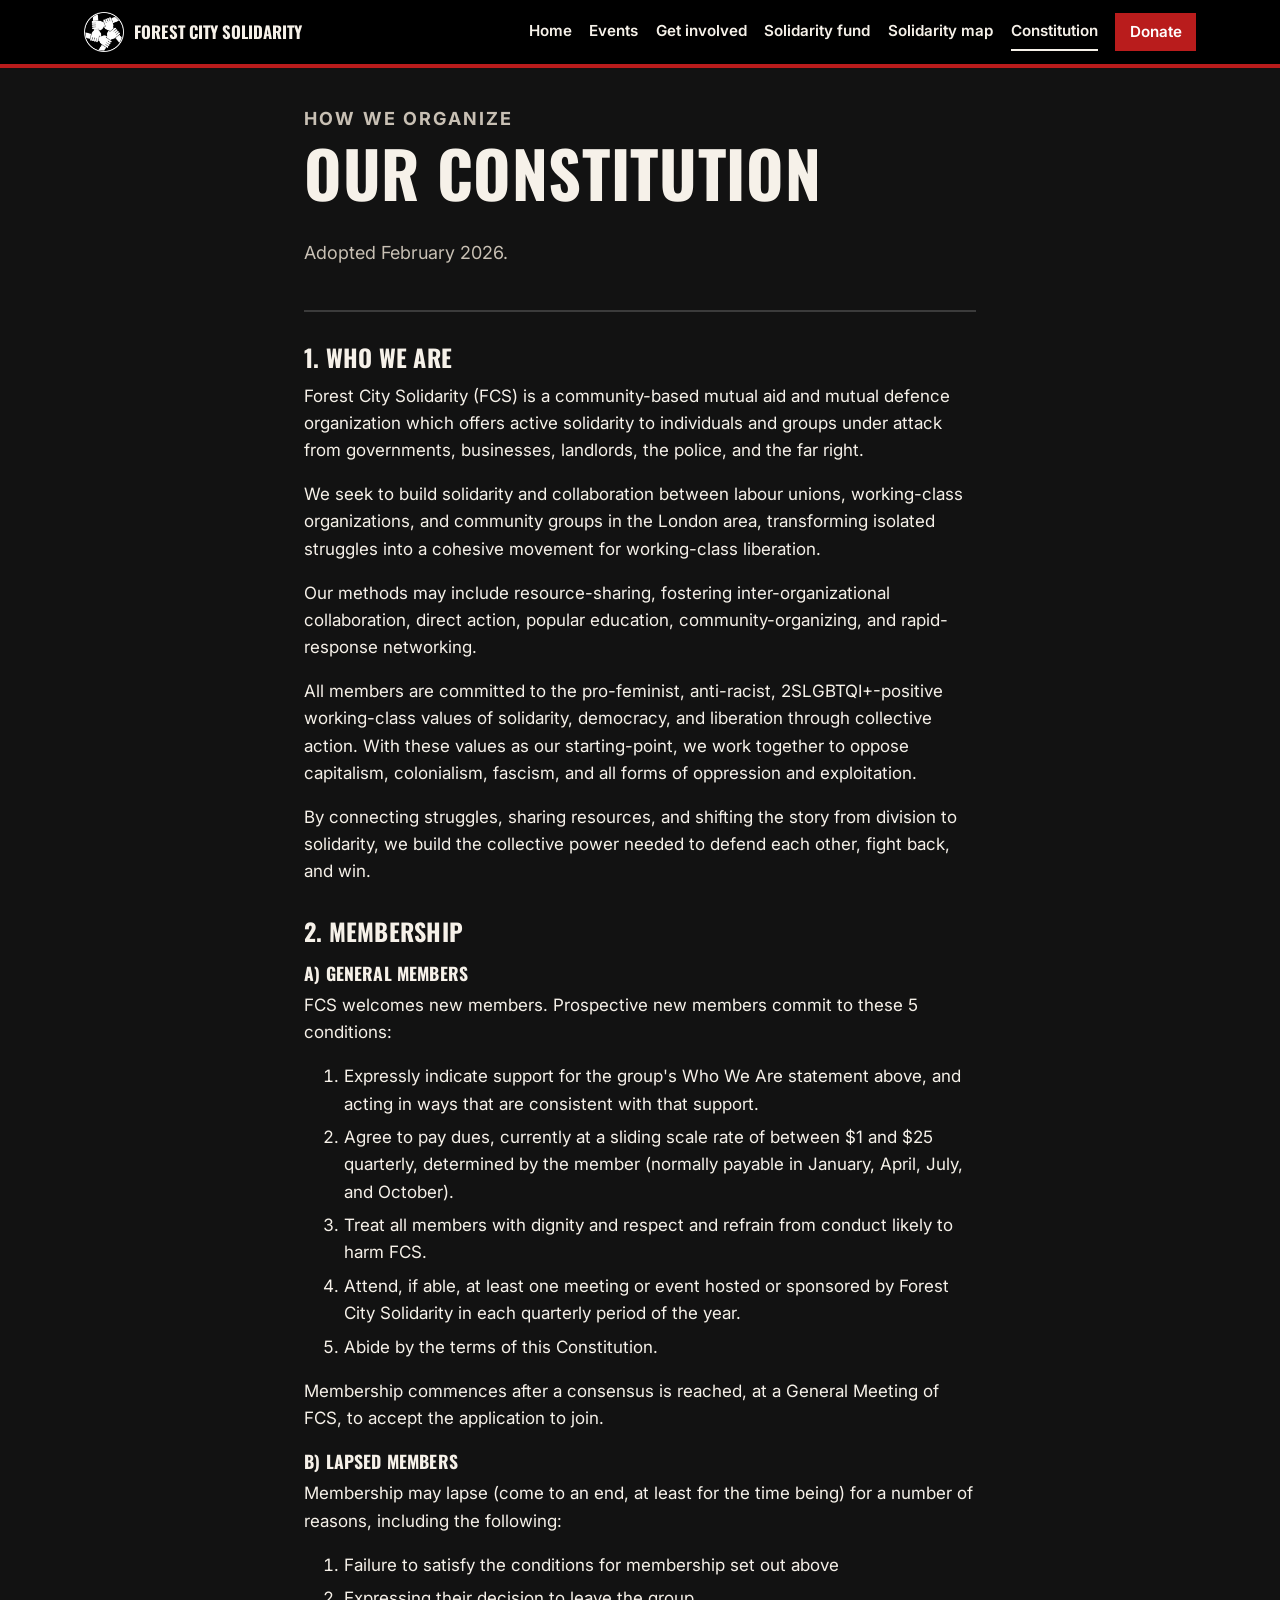
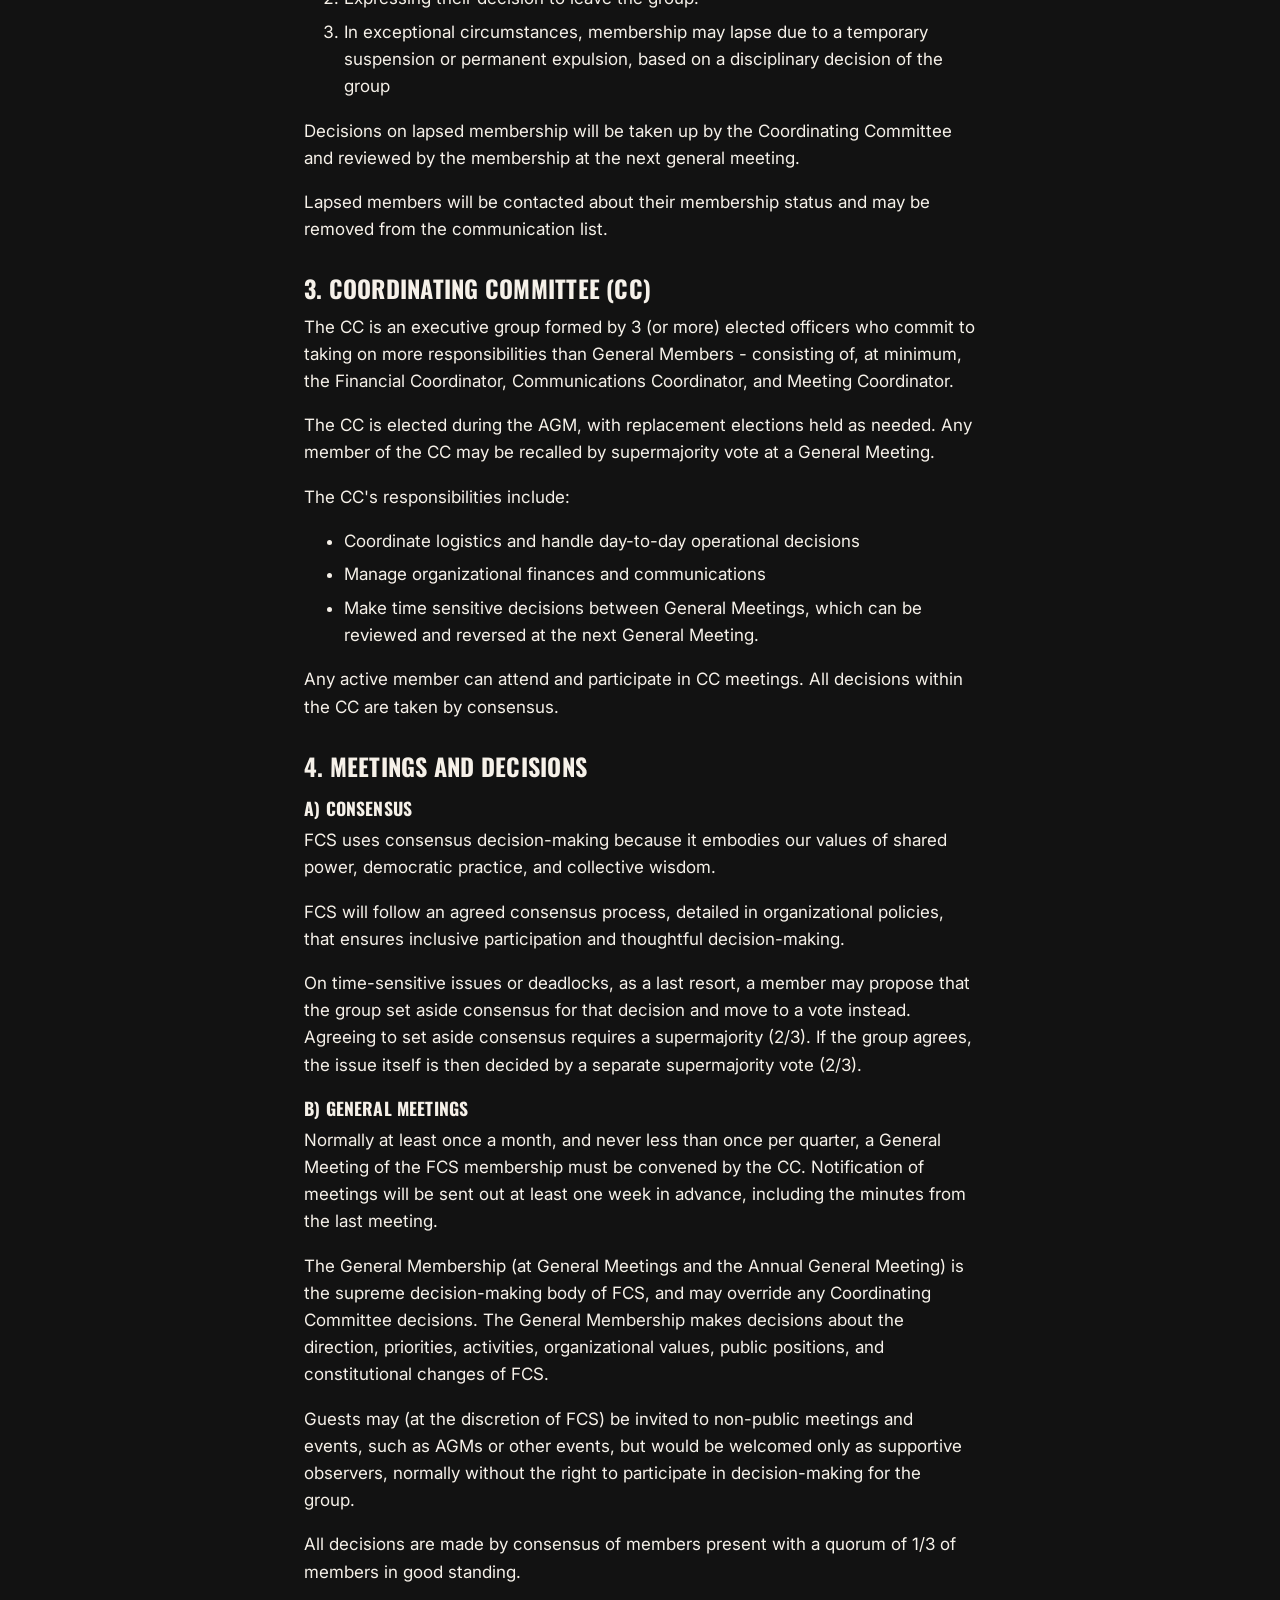
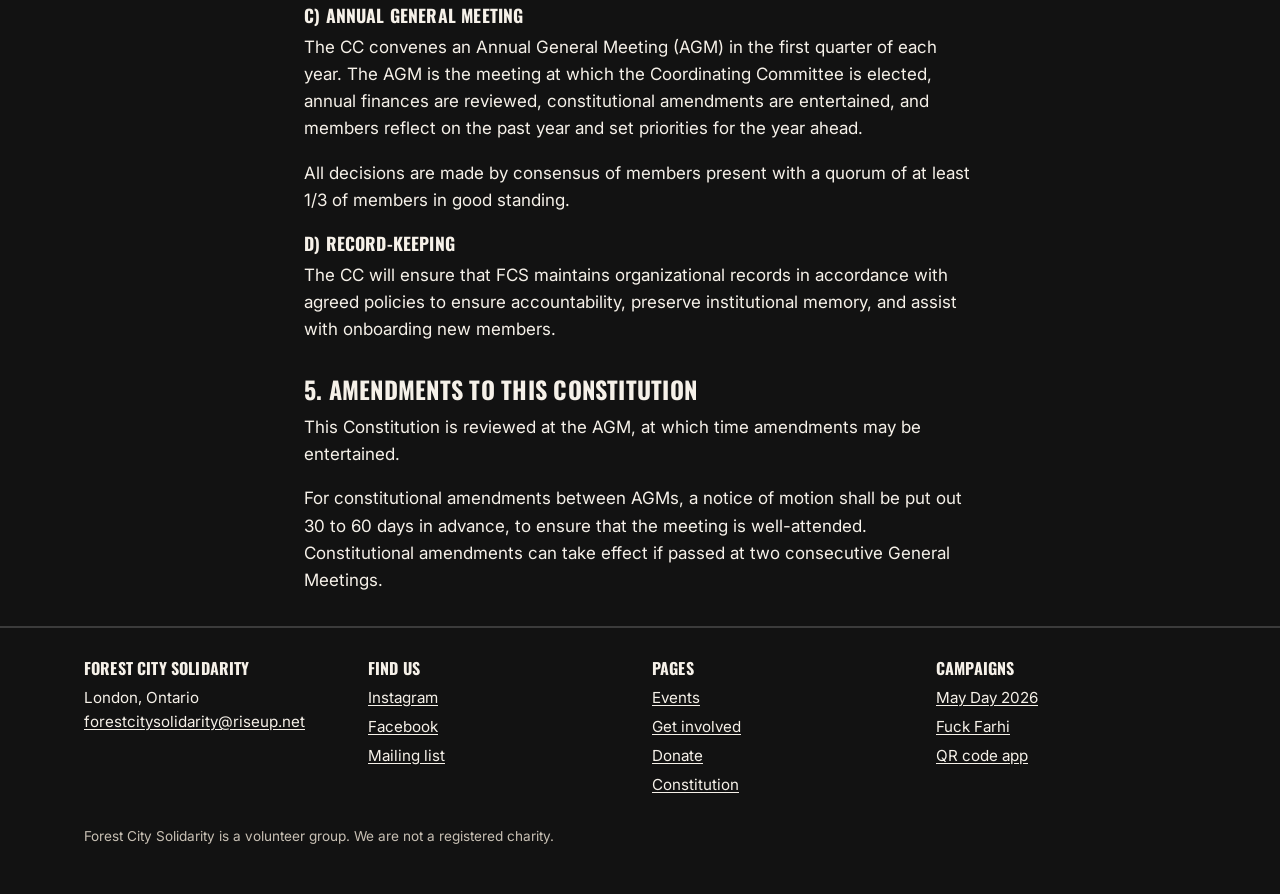
==== commit 32c9ce36: "New site: shared content, events from one CSV, three swappable themes - Pages: home, events (upcomin" ====
--- a/constitution.html
+++ b/constitution.html
@@ -1,116 +1,58 @@
 <!DOCTYPE html>
-<html lang="en">
+<html lang="en-CA">
 <head>
   <meta charset="UTF-8">
-  <meta name="viewport" content="width=device-width, initial-scale=1.0">
-  <meta name="description" content="Forest City Solidarity Constitution - Learn how we organize and make decisions together.">
-  <meta name="theme-color" content="#1A1A1A">
-
-  <!-- Open Graph -->
-  <meta property="og:title" content="Our Constitution - Forest City Solidarity">
-  <meta property="og:description" content="Learn how Forest City Solidarity organizes and makes decisions together.">
+  <meta name="viewport" content="width=device-width, initial-scale=1">
+  <title>Constitution | Forest City Solidarity</title>
+  <meta name="description" content="The constitution of Forest City Solidarity: who we are, membership, the coordinating committee, meetings and decisions.">
+  <meta property="og:title" content="Constitution | Forest City Solidarity">
+  <meta property="og:description" content="The constitution of Forest City Solidarity: who we are, membership, the coordinating committee, meetings and decisions.">
   <meta property="og:type" content="website">
-  <meta property="og:url" content="https://fcsolidarity.ca/constitution">
-
-  <!-- Twitter -->
-  <meta name="twitter:card" content="summary">
-  <meta name="twitter:title" content="Our Constitution - Forest City Solidarity">
-  <meta name="twitter:description" content="Learn how Forest City Solidarity organizes and makes decisions together.">
-
-  <title>Constitution - Forest City Solidarity</title>
-
-  <!-- Fonts -->
+  <meta property="og:url" content="https://forestcitysolidarity.xyz/constitution.html">
+  <meta property="og:image" content="https://forestcitysolidarity.xyz/images/logo.png">
+  <link rel="icon" href="favicon.ico">
   <link rel="preconnect" href="https://fonts.googleapis.com">
   <link rel="preconnect" href="https://fonts.gstatic.com" crossorigin>
-  <link href="https://fonts.googleapis.com/css2?family=Inter:wght@400;500;600;700&family=Oswald:wght@500;700&display=swap" rel="stylesheet">
-
-  <!-- Styles -->
-  <link rel="stylesheet" href="css/style.css">
-
-  <!-- Favicon -->
-  <link rel="icon" href="favicon.ico" type="image/x-icon">
+  <!-- Layout first, then the theme. Switch theme in css/theme.css -->
+  <link rel="stylesheet" href="css/site.css">
+  <link rel="stylesheet" href="css/theme.css" id="theme-css">
+  <script src="js/theme-preview.js"></script>
 </head>
 <body>
-  <!-- Skip Link -->
   <a href="#main" class="skip-link">Skip to main content</a>
-
-  <!-- Header -->
-  <header class="header">
-    <div class="header__inner">
-      <a href="/" class="header__logo">
-        <img src="images/logo.png" alt="Forest City Solidarity logo" width="50" height="50">
-        <span class="header__logo-text">Forest City Solidarity</span>
+  <header class="site-header">
+    <div class="container site-header__inner">
+      <a href="index.html" class="brand">
+        <img src="images/logo.png" alt="" width="40" height="40">
+        <span>Forest City Solidarity</span>
       </a>
-
-      <!-- Desktop Navigation -->
-      <nav class="nav" aria-label="Main navigation">
-        <ul class="nav__list">
-          <li><a href="/" class="nav__link">Home</a></li>
-          <li><a href="events.html" class="nav__link">Events</a></li>
-          <li><a href="mayday.html" class="nav__link">May Day</a></li>
-          <li><a href="farhi.html" class="nav__link">Fuck Farhi</a></li>
-          <li><a href="donate.html" class="nav__link">Donate</a></li>
-          <li><a href="https://fcs-qr.vercel.app" class="nav__link" target="_blank" rel="noopener noreferrer">QR</a></li>
-          <li><a href="constitution.html" class="nav__link nav__link--active">Constitution</a></li>
+      <button class="nav-toggle" type="button" data-nav-toggle aria-expanded="false" aria-controls="site-nav">Menu</button>
+      <nav class="site-nav" id="site-nav" aria-label="Main">
+        <ul>
+        <li><a href="index.html">Home</a></li>
+        <li><a href="events.html">Events</a></li>
+        <li><a href="get-involved.html">Get involved</a></li>
+        <li><a href="fund.html">Solidarity fund</a></li>
+        <li><a href="map.html">Solidarity map</a></li>
+        <li><a href="constitution.html" aria-current="page">Constitution</a></li>
+        <li><a href="donate.html" class="nav-donate">Donate</a></li>
         </ul>
-        <div class="nav__actions">
-          <button class="theme-toggle" data-theme-toggle aria-label="Switch to light mode">
-            <svg class="theme-toggle__moon" xmlns="http://www.w3.org/2000/svg" fill="none" viewBox="0 0 24 24" stroke="currentColor" aria-hidden="true">
-              <path stroke-linecap="round" stroke-linejoin="round" stroke-width="2" d="M20.354 15.354A9 9 0 018.646 3.646 9.003 9.003 0 0012 21a9.003 9.003 0 008.354-5.646z"/>
-            </svg>
-            <svg class="theme-toggle__sun" xmlns="http://www.w3.org/2000/svg" fill="none" viewBox="0 0 24 24" stroke="currentColor" aria-hidden="true">
-              <path stroke-linecap="round" stroke-linejoin="round" stroke-width="2" d="M12 3v1m0 16v1m9-9h-1M4 12H3m15.364 6.364l-.707-.707M6.343 6.343l-.707-.707m12.728 0l-.707.707M6.343 17.657l-.707.707M16 12a4 4 0 11-8 0 4 4 0 018 0z"/>
-            </svg>
-          </button>
-          <a href="/#join" class="btn btn--primary btn--small">Join</a>
-        </div>
       </nav>
-
-      <!-- Mobile Navigation Toggle -->
-      <button class="nav-toggle" data-nav-toggle aria-label="Open menu" aria-expanded="false" aria-controls="mobile-nav">
-        <span class="nav-toggle__bar"></span>
-        <span class="nav-toggle__bar"></span>
-        <span class="nav-toggle__bar"></span>
-      </button>
     </div>
-
-    <!-- Mobile Navigation -->
-    <nav class="mobile-nav" id="mobile-nav" data-mobile-nav aria-label="Mobile navigation">
-      <ul class="mobile-nav__list">
-        <li><a href="/" class="mobile-nav__link">Home</a></li>
-        <li><a href="events.html" class="mobile-nav__link">Events</a></li>
-        <li><a href="mayday.html" class="mobile-nav__link">May Day</a></li>
-        <li><a href="farhi.html" class="mobile-nav__link">Fuck Farhi</a></li>
-        <li><a href="donate.html" class="mobile-nav__link">Donate</a></li>
-        <li><a href="https://fcs-qr.vercel.app" class="mobile-nav__link" target="_blank" rel="noopener noreferrer">QR</a></li>
-        <li><a href="constitution.html" class="mobile-nav__link">Constitution</a></li>
-      </ul>
-      <div class="mobile-nav__actions">
-        <button class="theme-toggle" data-theme-toggle aria-label="Switch to light mode">
-          <svg class="theme-toggle__moon" xmlns="http://www.w3.org/2000/svg" fill="none" viewBox="0 0 24 24" stroke="currentColor" aria-hidden="true">
-            <path stroke-linecap="round" stroke-linejoin="round" stroke-width="2" d="M20.354 15.354A9 9 0 018.646 3.646 9.003 9.003 0 0012 21a9.003 9.003 0 008.354-5.646z"/>
-          </svg>
-          <svg class="theme-toggle__sun" xmlns="http://www.w3.org/2000/svg" fill="none" viewBox="0 0 24 24" stroke="currentColor" aria-hidden="true">
-            <path stroke-linecap="round" stroke-linejoin="round" stroke-width="2" d="M12 3v1m0 16v1m9-9h-1M4 12H3m15.364 6.364l-.707-.707M6.343 6.343l-.707-.707m12.728 0l-.707.707M6.343 17.657l-.707.707M16 12a4 4 0 11-8 0 4 4 0 018 0z"/>
-          </svg>
-        </button>
-        <a href="/#join" class="btn btn--primary">Join</a>
-      </div>
-    </nav>
   </header>
 
-  <!-- Main Content -->
   <main id="main">
 
-    <section class="constitution">
-      <div class="container">
-        <div class="constitution__content">
-          <h1>Our Constitution</h1>
-          <p class="constitution__date">February 2026</p>
-
-          <div class="constitution__body">
-
-            <h2 class="constitution__heading">1. Who We Are</h2>
+    <div class="container narrow">
+      <header class="page-head">
+        <p class="kicker">How we organize</p>
+        <h1>Our constitution</h1>
+        <p>Adopted February 2026.</p>
+      </header>
+      <article class="prose">
+
+
+            <h2>1. Who We Are</h2>
             <p>
               Forest City Solidarity (FCS) is a community-based mutual aid and mutual defence organization which offers active solidarity to individuals and groups under attack from governments, businesses, landlords, the police, and the far right.
             </p>
@@ -127,13 +69,13 @@
               By connecting struggles, sharing resources, and shifting the story from division to solidarity, we build the collective power needed to defend each other, fight back, and win.
             </p>
 
-            <h2 class="constitution__heading">2. Membership</h2>
-
-            <h3 class="constitution__subheading">a) General Members</h3>
+            <h2>2. Membership</h2>
+
+            <h3>a) General Members</h3>
             <p>
               FCS welcomes new members. Prospective new members commit to these 5 conditions:
             </p>
-            <ol class="constitution__list">
+            <ol>
               <li>Expressly indicate support for the group's Who We Are statement above, and acting in ways that are consistent with that support.</li>
               <li>Agree to pay dues, currently at a sliding scale rate of between $1 and $25 quarterly, determined by the member (normally payable in January, April, July, and October).</li>
               <li>Treat all members with dignity and respect and refrain from conduct likely to harm FCS.</li>
@@ -144,11 +86,11 @@
               Membership commences after a consensus is reached, at a General Meeting of FCS, to accept the application to join.
             </p>
 
-            <h3 class="constitution__subheading">b) Lapsed Members</h3>
+            <h3>b) Lapsed Members</h3>
             <p>
               Membership may lapse (come to an end, at least for the time being) for a number of reasons, including the following:
             </p>
-            <ol class="constitution__list">
+            <ol>
               <li>Failure to satisfy the conditions for membership set out above</li>
               <li>Expressing their decision to leave the group.</li>
               <li>In exceptional circumstances, membership may lapse due to a temporary suspension or permanent expulsion, based on a disciplinary decision of the group</li>
@@ -160,7 +102,7 @@
               Lapsed members will be contacted about their membership status and may be removed from the communication list.
             </p>
 
-            <h2 class="constitution__heading">3. Coordinating Committee (CC)</h2>
+            <h2>3. Coordinating Committee (CC)</h2>
             <p>
               The CC is an executive group formed by 3 (or more) elected officers who commit to taking on more responsibilities than General Members - consisting of, at minimum, the Financial Coordinator, Communications Coordinator, and Meeting Coordinator.
             </p>
@@ -170,7 +112,7 @@
             <p>
               The CC's responsibilities include:
             </p>
-            <ul class="constitution__list">
+            <ul>
               <li>Coordinate logistics and handle day-to-day operational decisions</li>
               <li>Manage organizational finances and communications</li>
               <li>Make time sensitive decisions between General Meetings, which can be reviewed and reversed at the next General Meeting.</li>
@@ -179,9 +121,9 @@
               Any active member can attend and participate in CC meetings. All decisions within the CC are taken by consensus.
             </p>
 
-            <h2 class="constitution__heading">4. Meetings and Decisions</h2>
-
-            <h3 class="constitution__subheading">a) Consensus</h3>
+            <h2>4. Meetings and Decisions</h2>
+
+            <h3>a) Consensus</h3>
             <p>
               FCS uses consensus decision-making because it embodies our values of shared power, democratic practice, and collective wisdom.
             </p>
@@ -192,7 +134,7 @@
               On time-sensitive issues or deadlocks, as a last resort, a member may propose that the group set aside consensus for that decision and move to a vote instead. Agreeing to set aside consensus requires a supermajority (2/3). If the group agrees, the issue itself is then decided by a separate supermajority vote (2/3).
             </p>
 
-            <h3 class="constitution__subheading">b) General Meetings</h3>
+            <h3>b) General Meetings</h3>
             <p>
               Normally at least once a month, and never less than once per quarter, a General Meeting of the FCS membership must be convened by the CC. Notification of meetings will be sent out at least one week in advance, including the minutes from the last meeting.
             </p>
@@ -206,7 +148,7 @@
               All decisions are made by consensus of members present with a quorum of 1/3 of members in good standing.
             </p>
 
-            <h3 class="constitution__subheading">c) Annual General Meeting</h3>
+            <h3>c) Annual General Meeting</h3>
             <p>
               The CC convenes an Annual General Meeting (AGM) in the first quarter of each year. The AGM is the meeting at which the Coordinating Committee is elected, annual finances are reviewed, constitutional amendments are entertained, and members reflect on the past year and set priorities for the year ahead.
             </p>
@@ -214,12 +156,12 @@
               All decisions are made by consensus of members present with a quorum of at least 1/3 of members in good standing.
             </p>
 
-            <h3 class="constitution__subheading">d) Record-Keeping</h3>
+            <h3>d) Record-Keeping</h3>
             <p>
               The CC will ensure that FCS maintains organizational records in accordance with agreed policies to ensure accountability, preserve institutional memory, and assist with onboarding new members.
             </p>
 
-            <h2 class="constitution__heading">5. Amendments to this Constitution</h2>
+            <h2>5. Amendments to this Constitution</h2>
             <p>
               This Constitution is reviewed at the AGM, at which time amendments may be entertained.
             </p>
@@ -227,38 +169,48 @@
               For constitutional amendments between AGMs, a notice of motion shall be put out 30 to 60 days in advance, to ensure that the meeting is well-attended. Constitutional amendments can take effect if passed at two consecutive General Meetings.
             </p>
 
-          </div>
+          
+      </article>
+    </div>
+  </main>
+
+  <footer class="site-footer">
+    <div class="container">
+      <div class="site-footer__grid">
+        <div>
+          <h2>Forest City Solidarity</h2>
+          <p>London, Ontario<br><a href="mailto:forestcitysolidarity@riseup.net">forestcitysolidarity@riseup.net</a></p>
+        </div>
+        <div>
+          <h2>Find us</h2>
+          <ul>
+            <li><a href="https://instagram.com/forestcitysolidarity" rel="noopener">Instagram</a></li>
+            <li><a href="https://facebook.com/forestcitysolidarity" rel="noopener">Facebook</a></li>
+            <li><a href="mailto:fcs-news-subscribe@lists.riseup.net?subject=subscribe">Mailing list</a></li>
+          </ul>
+        </div>
+        <div>
+          <h2>Pages</h2>
+          <ul>
+            <li><a href="events.html">Events</a></li>
+            <li><a href="get-involved.html">Get involved</a></li>
+            <li><a href="donate.html">Donate</a></li>
+            <li><a href="constitution.html">Constitution</a></li>
+          </ul>
+        </div>
+        <div>
+          <h2>Campaigns</h2>
+          <ul>
+            <li><a href="mayday.html">May Day 2026</a></li>
+            <li><a href="farhi.html">Fuck Farhi</a></li>
+            <li><a href="https://fcs-qr.vercel.app" rel="noopener">QR code app</a></li>
+          </ul>
         </div>
       </div>
-    </section>
-
-  </main>
-
-  <!-- Footer -->
-  <footer class="footer">
-    <div class="container">
-      <div class="footer__inner">
-        <div class="footer__info">
-          <p><a href="mailto:forestcitysolidarity@riseup.net">forestcitysolidarity@riseup.net</a></p>
-          <div class="social-links" style="margin-top: 0.5rem;">
-            <a href="https://facebook.com/forestcitysolidarity" class="social-link" aria-label="Facebook" target="_blank" rel="noopener noreferrer">
-              <svg xmlns="http://www.w3.org/2000/svg" viewBox="0 0 24 24" fill="currentColor" aria-hidden="true">
-                <path d="M24 12.073c0-6.627-5.373-12-12-12s-12 5.373-12 12c0 5.99 4.388 10.954 10.125 11.854v-8.385H7.078v-3.47h3.047V9.43c0-3.007 1.792-4.669 4.533-4.669 1.312 0 2.686.235 2.686.235v2.953H15.83c-1.491 0-1.956.925-1.956 1.874v2.25h3.328l-.532 3.47h-2.796v8.385C19.612 23.027 24 18.062 24 12.073z"/>
-              </svg>
-            </a>
-            <a href="https://instagram.com/forestcitysolidarity" class="social-link" aria-label="Instagram" target="_blank" rel="noopener noreferrer">
-              <svg xmlns="http://www.w3.org/2000/svg" viewBox="0 0 24 24" fill="currentColor" aria-hidden="true">
-                <path d="M12 2.163c3.204 0 3.584.012 4.85.07 3.252.148 4.771 1.691 4.919 4.919.058 1.265.069 1.645.069 4.849 0 3.205-.012 3.584-.069 4.849-.149 3.225-1.664 4.771-4.919 4.919-1.266.058-1.644.07-4.85.07-3.204 0-3.584-.012-4.849-.07-3.26-.149-4.771-1.699-4.919-4.92-.058-1.265-.07-1.644-.07-4.849 0-3.204.013-3.583.07-4.849.149-3.227 1.664-4.771 4.919-4.919 1.266-.057 1.645-.069 4.849-.069zM12 0C8.741 0 8.333.014 7.053.072 2.695.272.273 2.69.073 7.052.014 8.333 0 8.741 0 12c0 3.259.014 3.668.072 4.948.2 4.358 2.618 6.78 6.98 6.98C8.333 23.986 8.741 24 12 24c3.259 0 3.668-.014 4.948-.072 4.354-.2 6.782-2.618 6.979-6.98.059-1.28.073-1.689.073-4.948 0-3.259-.014-3.667-.072-4.947-.196-4.354-2.617-6.78-6.979-6.98C15.668.014 15.259 0 12 0zm0 5.838a6.162 6.162 0 100 12.324 6.162 6.162 0 000-12.324zM12 16a4 4 0 110-8 4 4 0 010 8zm6.406-11.845a1.44 1.44 0 100 2.881 1.44 1.44 0 000-2.881z"/>
-              </svg>
-            </a>
-          </div>
-        </div>
-        <p class="footer__tagline">Built with solidarity</p>
-      </div>
+      <p class="site-footer__fine">Forest City Solidarity is a volunteer group. We are not a registered charity.</p>
     </div>
   </footer>
-
-  <!-- Scripts -->
-  <script src="js/main.js"></script>
+  <script src="js/config.js"></script>
+  <script src="js/site.js"></script>
 </body>
 </html>
--- a/css/site.css
+++ b/css/site.css
@@ -0,0 +1,233 @@
+/*
+ * Forest City Solidarity: shared layout and components.
+ * Colours, fonts and home-page arrangement come from the theme file
+ * (see css/theme.css). This file only uses the variables below.
+ */
+
+:root {
+  --bg: #111111;
+  --surface: #1c1c1c;
+  --text: #f5f1ea;
+  --muted: #c9c2b8;
+  --line: #3a3a3a;
+  --accent: #b91c1c;          /* used as a background behind --on-accent */
+  --on-accent: #ffffff;
+  --accent-text: #f87171;     /* accent colour that is safe as text on --bg */
+  --header-bg: var(--bg);
+  --header-text: var(--text);
+  --hero-bg: var(--bg);
+  --hero-text: var(--text);
+  --font-head: 'Oswald', 'Arial Narrow', sans-serif;
+  --font-body: 'Inter', system-ui, -apple-system, 'Segoe UI', sans-serif;
+  --head-transform: uppercase;
+  --head-weight: 700;
+  --head-spacing: 0.01em;
+  --radius: 0;
+  --border-w: 1px;
+  --max: 1160px;
+  --gutter: 1rem;
+  --focus: #facc15;
+}
+
+*, *::before, *::after { box-sizing: border-box; }
+html { -webkit-text-size-adjust: 100%; }
+body {
+  margin: 0;
+  background: var(--bg);
+  color: var(--text);
+  font-family: var(--font-body);
+  font-size: 1.0625rem;
+  line-height: 1.6;
+}
+img, svg { max-width: 100%; height: auto; }
+a { color: var(--accent-text); text-underline-offset: 0.15em; }
+a:hover { text-decoration-thickness: 2px; }
+:focus-visible { outline: 3px solid var(--focus); outline-offset: 2px; }
+
+h1, h2, h3 {
+  font-family: var(--font-head);
+  font-weight: var(--head-weight);
+  text-transform: var(--head-transform);
+  letter-spacing: var(--head-spacing);
+  line-height: 1.1;
+  margin: 0 0 0.5em;
+}
+h1 { font-size: clamp(2.2rem, 8vw, 4rem); }
+h2 { font-size: clamp(1.5rem, 5vw, 2.2rem); }
+h3 { font-size: 1.25rem; }
+p { margin: 0 0 1em; }
+
+.container { max-width: var(--max); margin: 0 auto; padding: 0 var(--gutter); }
+.narrow { max-width: 720px; }
+.muted { color: var(--muted); }
+.visually-hidden {
+  position: absolute !important; width: 1px; height: 1px; overflow: hidden;
+  clip: rect(0 0 0 0); white-space: nowrap;
+}
+.skip-link {
+  position: absolute; left: 0.5rem; top: -4rem; z-index: 100;
+  background: var(--accent); color: var(--on-accent); padding: 0.5rem 1rem;
+}
+.skip-link:focus { top: 0.5rem; }
+
+/* ---------- Header ---------- */
+.site-header { background: var(--header-bg); color: var(--header-text); border-bottom: var(--border-w) solid var(--line); }
+.site-header__inner { display: flex; align-items: center; justify-content: space-between; gap: 1rem; min-height: 64px; flex-wrap: wrap; }
+.brand { display: flex; align-items: center; gap: 0.6rem; color: inherit; text-decoration: none; font-family: var(--font-head); font-weight: 700; text-transform: var(--head-transform); font-size: 1.05rem; line-height: 1.1; }
+.brand img { width: 40px; height: 40px; flex: none; }
+.nav-toggle {
+  display: none; background: transparent; color: inherit; border: 2px solid currentColor;
+  font: 600 0.9rem var(--font-body); padding: 0.4rem 0.8rem; border-radius: var(--radius); cursor: pointer;
+}
+.site-nav ul { list-style: none; margin: 0; padding: 0; display: flex; flex-wrap: wrap; gap: 0.25rem 1.1rem; align-items: center; }
+.site-nav a { color: inherit; text-decoration: none; font-weight: 600; font-size: 0.95rem; padding: 0.35rem 0; display: inline-block; border-bottom: 2px solid transparent; }
+.site-nav a:hover, .site-nav a[aria-current="page"] { border-bottom-color: currentColor; }
+.site-nav .nav-donate { background: var(--accent); color: var(--on-accent); padding: 0.4rem 0.9rem; border-radius: var(--radius); border: 0; }
+
+@media (max-width: 860px) {
+  .js .nav-toggle { display: inline-block; }
+  .js .site-nav { display: none; width: 100%; padding-bottom: 1rem; }
+  .js .site-nav.is-open { display: block; }
+  .site-nav ul { flex-direction: column; align-items: flex-start; gap: 0; }
+  .site-nav li { width: 100%; border-top: 1px solid var(--line); }
+  .site-nav a { padding: 0.75rem 0; width: 100%; }
+  .site-nav .nav-donate { margin-top: 0.75rem; width: auto; padding: 0.6rem 1.2rem; }
+  .site-nav li:last-child { border-top: 0; }
+}
+
+/* ---------- Buttons ---------- */
+.btn {
+  display: inline-block; font: 700 1rem var(--font-body); text-decoration: none; text-align: center;
+  padding: 0.8rem 1.4rem; border-radius: var(--radius); border: 2px solid var(--accent);
+  background: var(--accent); color: var(--on-accent); cursor: pointer;
+}
+.btn:hover { filter: brightness(1.1); }
+.btn--ghost { background: transparent; color: inherit; border-color: currentColor; }
+.btn-row { display: flex; flex-wrap: wrap; gap: 0.75rem; margin-top: 1.25rem; }
+
+/* ---------- Generic sections ---------- */
+.page-head { padding: 2.5rem 0 1.5rem; border-bottom: var(--border-w) solid var(--line); margin-bottom: 2rem; }
+.page-head p { color: var(--muted); max-width: 640px; font-size: 1.125rem; }
+.kicker { font: 700 0.8rem var(--font-body); letter-spacing: 0.12em; text-transform: uppercase; color: var(--accent-text); margin-bottom: 0.5rem; }
+.section { padding: 2.5rem 0; }
+.panel { background: var(--surface); border: var(--border-w) solid var(--line); border-radius: var(--radius); padding: 1.5rem; }
+.panel > :last-child { margin-bottom: 0; }
+.cards { display: grid; gap: 1rem; grid-template-columns: repeat(auto-fit, minmax(240px, 1fr)); }
+.draft-flag {
+  display: inline-block; font: 700 0.75rem var(--font-body); letter-spacing: 0.08em; text-transform: uppercase;
+  border: 2px dashed currentColor; padding: 0.2rem 0.55rem; margin-bottom: 0.75rem; border-radius: var(--radius);
+}
+.draft-note { border: 2px dashed var(--line); padding: 1rem; border-radius: var(--radius); color: var(--muted); font-size: 0.95rem; }
+.values { display: flex; flex-wrap: wrap; gap: 0.5rem; list-style: none; padding: 0; margin: 0 0 1rem; }
+.values li { border: 1px solid var(--line); padding: 0.25rem 0.7rem; border-radius: 999px; font-size: 0.9rem; font-weight: 600; }
+
+/* ---------- Events ---------- */
+.events { display: grid; gap: 0.75rem; }
+.event {
+  display: grid; grid-template-columns: 4.25rem 1fr; gap: 1rem; align-items: start;
+  background: var(--surface); border: var(--border-w) solid var(--line); border-radius: var(--radius); padding: 1rem;
+}
+.event__date { background: var(--accent); color: var(--on-accent); text-align: center; padding: 0.4rem 0.2rem; border-radius: var(--radius); line-height: 1.05; }
+.event__date span { display: block; }
+.event__dow, .event__mon { font: 700 0.72rem var(--font-body); text-transform: uppercase; letter-spacing: 0.06em; }
+.event__day { font: 700 1.7rem var(--font-head); }
+.event__title { font-size: 1.15rem; margin: 0 0 0.25rem; }
+.event__meta { color: var(--muted); font-size: 0.92rem; margin: 0 0 0.35rem; }
+.event__desc { margin: 0 0 0.35rem; font-size: 0.98rem; }
+.event__link { font-weight: 700; font-size: 0.92rem; }
+.event__series { font-size: 0.78rem; font-weight: 700; text-transform: uppercase; letter-spacing: 0.06em; color: var(--muted); margin: 0 0 0.2rem; }
+.badge {
+  display: inline-block; vertical-align: middle; font: 700 0.7rem var(--font-body); letter-spacing: 0.06em; text-transform: uppercase;
+  border: 2px solid currentColor; padding: 0.05rem 0.45rem; margin-left: 0.35rem; border-radius: var(--radius); color: var(--accent-text);
+}
+.event--tbc { border-style: dashed; }
+.events-empty { color: var(--muted); }
+.archive-year { margin-top: 2rem; }
+.archive .event { opacity: 0.92; }
+
+/* Mini calendar (shown by theme C; hidden elsewhere) */
+.cal { display: none; margin-bottom: 1rem; }
+.cal__title { font: 700 1rem var(--font-head); text-transform: var(--head-transform); margin: 0 0 0.5rem; }
+.cal__grid { display: grid; grid-template-columns: repeat(7, 1fr); gap: 2px; text-align: center; font-size: 0.85rem; }
+.cal__dow { font-weight: 700; font-size: 0.72rem; text-transform: uppercase; color: var(--muted); padding: 0.2rem 0; }
+.cal__day { padding: 0.45rem 0; border-radius: var(--radius); }
+.cal__day--today { outline: 2px solid var(--text); outline-offset: -2px; }
+.cal__day--event { background: var(--accent); color: var(--on-accent); font-weight: 700; }
+.cal__day--empty { visibility: hidden; }
+
+/* Meeting strip (theme A scrolls it; others style it differently or hide it) */
+.strip { background: var(--accent); color: var(--on-accent); overflow: hidden; }
+.strip__label { font-weight: 700; text-transform: uppercase; letter-spacing: 0.08em; font-size: 0.8rem; }
+.strip__track { display: flex; gap: 2.5rem; white-space: nowrap; padding: 0.7rem 0; width: max-content; }
+.strip__item { font-weight: 700; }
+.strip__item a { color: inherit; }
+.dateline { display: none; }
+
+/* ---------- Home ---------- */
+.hero { background: var(--hero-bg); color: var(--hero-text); padding: 3rem 0 2.5rem; }
+.hero__logo { width: 72px; height: 72px; margin-bottom: 1rem; }
+.hero__tagline { font: 700 0.9rem var(--font-body); letter-spacing: 0.12em; text-transform: uppercase; margin-bottom: 0.75rem; }
+.hero__title { margin-bottom: 0.75rem; }
+.hero__lede { font-size: 1.15rem; max-width: 620px; }
+.hero .btn--ghost { color: var(--hero-text); }
+
+.home-grid { display: grid; gap: 1.25rem; padding-top: 2rem; padding-bottom: 3rem; grid-template-columns: 1fr; }
+.home-grid > * { min-width: 0; }
+.upcoming__more { margin-top: 1rem; font-weight: 700; }
+.teaser h2 { margin-bottom: 0.4rem; }
+.map-art { display: block; width: 100%; margin: 0 0 1rem; border-radius: var(--radius); background: var(--bg); }
+.map-art .net-line { stroke: var(--line); stroke-width: 2; }
+.map-art .net-node { fill: var(--accent); }
+.map-art .net-node--you { fill: none; stroke: var(--accent-text); stroke-width: 3; stroke-dasharray: 5 4; }
+.map-art .net-label { fill: var(--muted); font: 600 13px var(--font-body); }
+.pillars { display: grid; gap: 1rem; grid-template-columns: repeat(auto-fit, minmax(200px, 1fr)); margin: 1rem 0; }
+.pillar h3 { font-size: 1.05rem; margin-bottom: 0.25rem; }
+.pillar p { font-size: 0.95rem; color: var(--muted); margin: 0; }
+
+/* ---------- Donate ---------- */
+.notice { border: 2px solid var(--line); padding: 1rem 1.25rem; margin-bottom: 1.5rem; border-radius: var(--radius); }
+.notice h2 { font-size: 1.3rem; }
+.notice--ok { border-color: #22c55e; }
+.notice--warn { border-color: var(--accent-text); }
+.freq { display: inline-flex; border: 2px solid var(--line); border-radius: var(--radius); margin-bottom: 1rem; }
+.freq button { font: 700 0.95rem var(--font-body); padding: 0.6rem 1.2rem; border: 0; background: transparent; color: var(--text); cursor: pointer; border-radius: var(--radius); }
+.freq button[aria-pressed="true"] { background: var(--accent); color: var(--on-accent); }
+.amounts { display: grid; grid-template-columns: repeat(3, 1fr); gap: 0.6rem; margin-bottom: 1rem; }
+.amounts button {
+  font: 700 1.35rem var(--font-head); padding: 0.85rem 0.25rem; background: var(--surface); color: var(--text);
+  border: 2px solid var(--line); border-radius: var(--radius); cursor: pointer;
+}
+.amounts button span { display: block; font: 500 0.75rem var(--font-body); color: var(--muted); margin-top: 0.2rem; text-transform: none; }
+.amounts button[aria-pressed="true"] { border-color: var(--accent); background: var(--accent); color: var(--on-accent); }
+.amounts button[aria-pressed="true"] span { color: var(--on-accent); }
+.custom label { display: block; font-weight: 600; margin-bottom: 0.4rem; }
+.custom__row { display: flex; align-items: center; gap: 0.5rem; }
+.custom input { font: 600 1.1rem var(--font-body); padding: 0.6rem; width: 9rem; background: var(--surface); color: var(--text); border: 2px solid var(--line); border-radius: var(--radius); }
+.donate-submit { width: 100%; margin-top: 1.25rem; font-size: 1.15rem; padding: 1rem; }
+.donate-submit[disabled] { opacity: 0.7; cursor: wait; }
+.error-msg { color: var(--accent-text); font-weight: 600; display: none; margin-top: 0.5rem; }
+.small { font-size: 0.9rem; }
+
+/* ---------- Constitution ---------- */
+.prose h2 { margin-top: 2rem; font-size: 1.5rem; }
+.prose h3 { margin-top: 1.25rem; font-size: 1.1rem; }
+.prose li { margin-bottom: 0.4rem; }
+
+/* ---------- Footer ---------- */
+.site-footer { border-top: var(--border-w) solid var(--line); padding: 2rem 0; margin-top: 2rem; font-size: 0.95rem; }
+.site-footer__grid { display: grid; gap: 1.5rem; grid-template-columns: repeat(auto-fit, minmax(180px, 1fr)); }
+.site-footer h2 { font-size: 1rem; margin-bottom: 0.5rem; }
+.site-footer ul { list-style: none; padding: 0; margin: 0; }
+.site-footer li { margin-bottom: 0.3rem; }
+.site-footer a { color: var(--text); }
+.site-footer__fine { color: var(--muted); font-size: 0.85rem; margin-top: 1.5rem; }
+
+@media (min-width: 720px) {
+  :root { --gutter: 1.5rem; }
+  .hero { padding: 4.5rem 0 3.5rem; }
+}
+@media (prefers-reduced-motion: reduce) {
+  *, *::before, *::after { animation: none !important; transition: none !important; }
+}
+.recent-label { margin-top: 1.25rem; }
+.events--recent .event { opacity: 0.85; }
--- a/css/theme.css
+++ b/css/theme.css
@@ -0,0 +1,11 @@
+/*
+ * THE THEME SWITCH
+ * Change the one letter below to switch the whole site:
+ *   theme-a.css  = A "Picket"   (poster style, red and black)
+ *   theme-b.css  = B "Bulletin" (community newspaper, warm paper, serif)
+ *   theme-c.css  = C "Network"  (calendar first, forest green and yellow)
+ *
+ * To try a theme without changing anything, add ?theme=b to any page address.
+ * ?theme=reset goes back to the one set here.
+ */
+@import url("theme-a.css");
